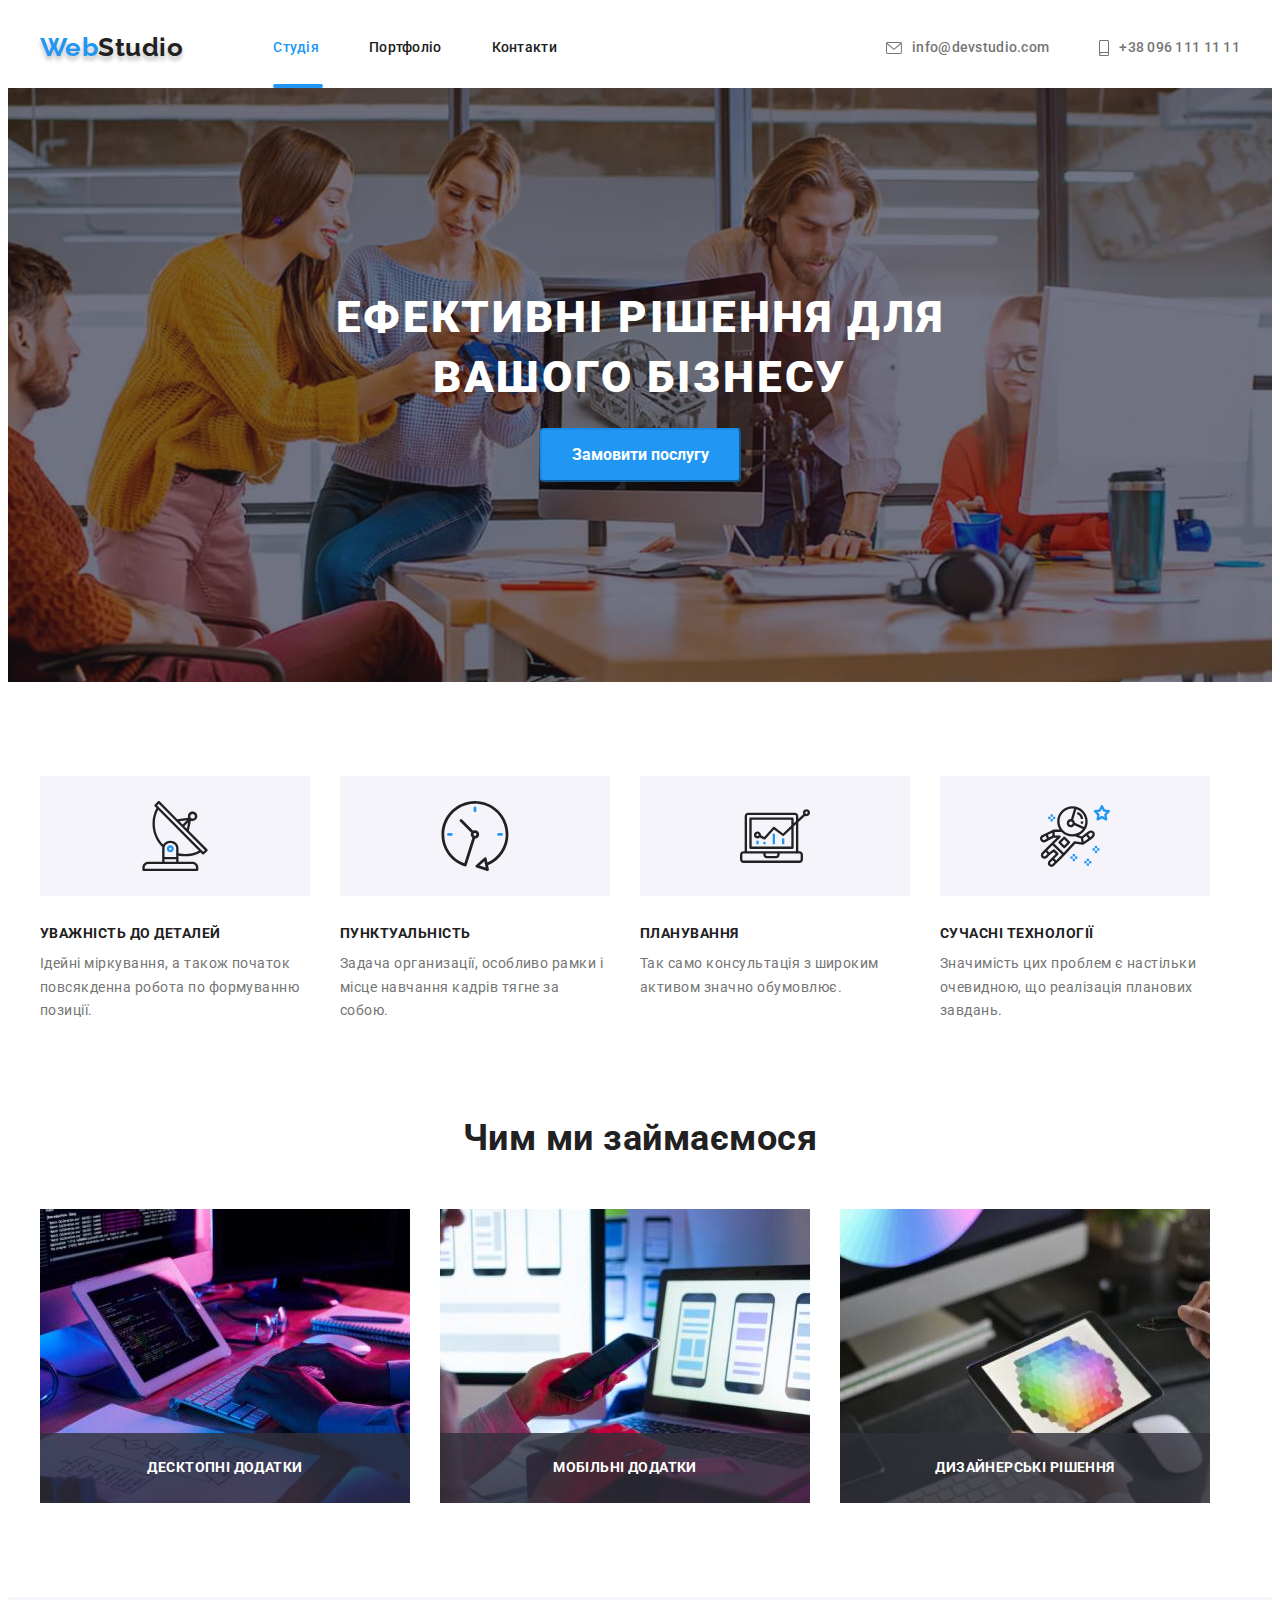
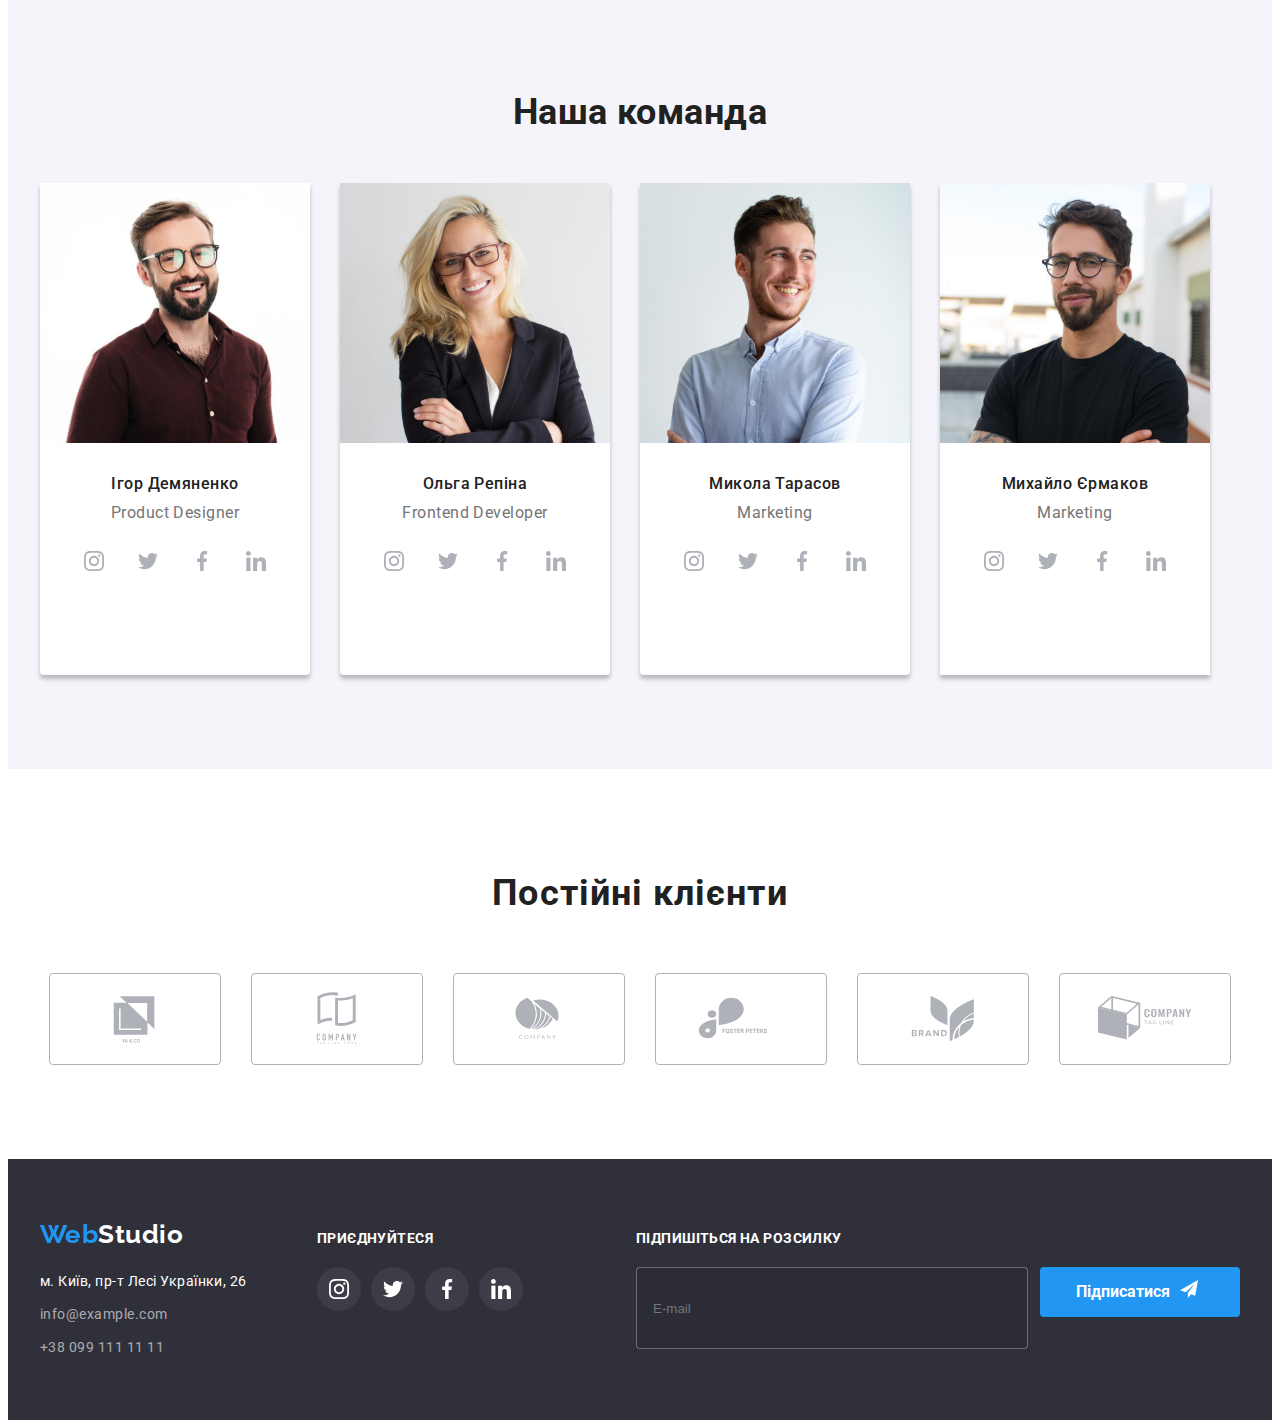
==== index.html @ ed19e34f "some changes" ====
<!DOCTYPE html>
<html lang="uk">

<head>
  <meta charset="UTF-8" />
  <meta http-equiv="X-UA-Compatible" content="IE=edge" />
  <meta name="viewport" content="width=device-width, initial-scale=1.0" />
  <title>Веб-студія</title>
  <link rel="preconnect" href="https://fonts.googleapis.com" />
  <link rel="preconnect" href="https://fonts.gstatic.com" crossorigin />
  <link href="https://fonts.googleapis.com/css2?family=Raleway:wght@700&family=Roboto:wght@400;500;700;900&display=swap"
    rel="stylesheet" />
  <link rel="stylesheet" href="https://cdnjs.cloudflare.com/ajax/libs/modern-normalize/1.1.0/modern-normalize.min.css"
    integrity="sha512-wpPYUAdjBVSE4KJnH1VR1HeZfpl1ub8YT/NKx4PuQ5NmX2tKuGu6U/JRp5y+Y8XG2tV+wKQpNHVUX03MfMFn9Q=="
    crossorigin="anonymous" referrerpolicy="no-referrer" />
  <link rel="stylesheet" href="./css/reset.css">
  <link rel="stylesheet" href="./css/styles.css" />
  <link rel="stylesheet" href="./css/modal.css" />
</head>

<body class="page">

  <header class="header">
    <div class="container header-container">
      <a class="logo logo__header link" href="./index.html" lang="en">Web<span
          class="logo__header__deco">Studio</span></a>
      <nav class="navigation">
        <ul class="list nav__items">
          <li class="nav__item">
            <a class="nav__link  nav__link_active link" href="./index.html">Студія</a>
          </li>
          <li class="nav__item">
            <a class="nav__link  link" href="./portfolio.html">Портфоліо</a>
          </li>
          <li class="nav__item"><a class="nav__link link" href="#">Контакти</a></li>
        </ul>
      </nav>
      <ul class="nav__contacts list">
        <li class="contact__item nav__contact__item">
          <a class="nav__contact__link link" href="mailto:info@devstudio.com">
            <svg class="nav__contact__svg" width="16" height="12">
              <use class="nav__contact__use" href="./images/icons.svg#icon-envelope">
              </use>
            </svg>info@devstudio.com
          </a>
        </li>
        <li class="contact__item nav__contact__item">

          <a class="nav__contact__link link" href="tel:+380961111111"><svg class="nav__contact__svg" width="10"
              height="16">
              <use class="nav__contact__use" href="./images/icons.svg#icon-smartphone">
              </use>
            </svg>+38 096 111 11 11</a>
        </li>
      </ul>
    </div>
  </header>

  <main class="main">
    <section class="section hero">
      <div class="container hero">
        <h1 class="hero__title">Ефективні рішення для вашого бізнесу</h1>
        <button class="button hero__button" data-modal-open>
          Замовити послугу
        </button>
      </div>
    </section>
    <section class="section qualities">
      <div class="container">
        <h2 hidden class="visually-hidden">Якості</h2>
        <ul class="list qualities__list">
          <li class="qualities__item">
            <div class="qulities__icon__container">
              <svg class="qualities__svg" width="70" height="70">
                <use class="qualities__svg__use" href="./images/icons.svg#icon-antenna"></use>
              </svg>
            </div>
            <h3 class="qualities__title">Уважність до деталей</h3>
            <p class="qualities__descr">
              Ідейні міркування, а також початок повсякденна робота по
              формуванню позиції.
            </p>
          </li>
          <li class="qualities__item">
            <div class="qulities__icon__container">
              <svg class="qualities__svg" width="70" height="70">
                <use class="qualities__svg__use" href="./images/icons.svg#icon-clock"></use>
              </svg>
            </div>
            <h3 class="qualities__title">Пунктуальність</h3>
            <p class="qualities__descr">
              Задача организації, особливо рамки і місце навчання кадрів тягне
              за собою.
            </p>
          </li>
          <li class="qualities__item">
            <div class="qulities__icon__container">
              <svg class="qualities__svg" width="70" height="70">
                <use class="qualities__svg__use" href="./images/icons.svg#icon-diagram"></use>
              </svg>
            </div>
            <h3 class="qualities__title">Планування</h3>
            <p class="qualities__descr">
              Так само консультація з широким активом значно обумовлює.
            </p>
          </li>
          <li class="qualities__item">
            <div class="qulities__icon__container">
              <svg class="qualities__svg" width="70" height="70">
                <use class="qualities__svg__use" href="./images/icons.svg#icon-astronaut"></use>
              </svg>
            </div>
            <h3 class="qualities__title">Сучасні технології</h3>
            <p class="qualities__descr">
              Значимість цих проблем є настільки очевидною, що реалізація
              планових завдань.
            </p>
          </li>
        </ul>
      </div>
    </section>
    <section class="section works">
      <div class="container">
        <h2 class="title works__title">Чим ми займаємося</h2>
        <ul class="work__list list">
          <li class="works__item">
            <div class="works__thumb">
              <img class="works__img" src="images/coding.jpg" alt="Кодування" width="370" />
              <p class="works__desc">Десктопні додатки</p>
            </div>
          </li>
          <li class="works__item">
            <div class="works__thumb"><img class="works__img" src="images/designining.jpg"
                alt="Веб-розробка для телефонов" width="370" />
              <p class="works__desc">Мобільні додатки</p>
            </div>
          </li>
          <li class="works__item">
            <div class="works__thumb"><img class="works__img" src="images/coloring.jpg" alt="Стилізація" width="370" />
              <p class="works__desc">Дизайнерські рішення</p>
            </div>
          </li>
        </ul>
      </div>
    </section>
    <section class="section team">
      <div class="container">
        <h2 class="team__title">Наша команда</h2>
        <ul class="list team__list">
          <li class="team__member">
            <img class="team__image" src="images/man1.jpg" alt="Продакт менеджер" width="270" />
            <div class="team__member__container">
              <h3 class="team__name">Ігор Демяненко</h3>
              <p class="team__job" lang="en">Product Designer</p>
              <ul class="team__member__contacts list">
                <li class="team__member__contact"><a class="team__member__link" href="#"><svg
                      class="team__member__link__svg" width="20" height="20">
                      <use class="team__member__link__use" href="./images/icons.svg#icon-instagram"></use>
                    </svg></a>

                </li>
                <li class="team__member__contact"><a class="team__member__link" href="#"><svg
                      class="team__member__link__svg" width="20" height="20">
                      <use class="team__member__link__use" href="./images/icons.svg#icon-twitter"></use>
                    </svg></a></li>
                <li class="team__member__contact"><a class="team__member__link" href="#"><svg
                      class="team__member__link__svg" width="20" height="20">
                      <use class="team__member__link__use" href="./images/icons.svg#icon-facebook"></use>
                    </svg></a></li>
                <li class="team__member__contact"><a class="team__member__link" href="#"><svg
                      class="team__member__link__svg" width="20" height="20">
                      <use class="team__member__link__use" href="./images/icons.svg#icon-linkedin"></use>
                    </svg></a></li>
              </ul>
            </div>

          </li>
          <li class="team__member">
            <img class="team__image" src="images/girl.jpg" alt="Фронтенд деаелопер" width="270" />
            <div class="team__member__container">
              <h3 class="team__name">Ольга Репіна</h3>
              <p class="team__job" lang="en">Frontend Developer</p>
              <ul class="team__member__contacts list">
                <li class="team__member__contact"><a class="team__member__link" href="#"><svg
                      class="team__member__link__svg" width="20" height="20">
                      <use class="team__member__link__use" href="./images/icons.svg#icon-instagram"></use>
                    </svg></a>

                </li>
                <li class="team__member__contact"><a class="team__member__link" href="#"><svg
                      class="team__member__link__svg" width="20" height="20">
                      <use class="team__member__link__use" href="./images/icons.svg#icon-twitter"></use>
                    </svg></a></li>
                <li class="team__member__contact"><a class="team__member__link" href="#"><svg
                      class="team__member__link__svg" width="20" height="20">
                      <use class="team__member__link__use" href="./images/icons.svg#icon-facebook"></use>
                    </svg></a></li>
                <li class="team__member__contact"><a class="team__member__link" href="#"><svg
                      class="team__member__link__svg" width="20" height="20">
                      <use class="team__member__link__use" href="./images/icons.svg#icon-linkedin"></use>
                    </svg></a></li>
              </ul>
            </div>
          </li>
          <li class="team__member">
            <img class="team__image" src="images/man2.jpg" alt="Маркетолог" width="270" />
            <div class="team__member__container">
              <h3 class="team__name">Микола Тарасов</h3>
              <p class="team__job" lang="en">Marketing</p>
              <ul class="team__member__contacts list">
                <li class="team__member__contact">
                  <a class="team__member__link" href="#"><svg class="team__member__link__svg" width="20" height="20">
                      <use class="team__member__link__use" href="./images/icons.svg#icon-instagram"></use>
                    </svg></a>

                </li>
                <li class="team__member__contact">
                  <a class="team__member__link" href="#">
                    <svg class="team__member__link__svg" width="20" height="20">
                      <use class="team__member__link__use" href="./images/icons.svg#icon-twitter"></use>
                    </svg></a>
                </li>
                <li class="team__member__contact"><a class="team__member__link" href="#"><svg
                      class="team__member__link__svg" width="20" height="20">
                      <use class="team__member__link__use" href="./images/icons.svg#icon-facebook"></use>
                    </svg></a></li>
                <li class="team__member__contact"><a class="team__member__link" href="#"><svg
                      class="team__member__link__svg" width="20" height="20">
                      <use class="team__member__link__use" href="./images/icons.svg#icon-linkedin"></use>
                    </svg></a></li>
              </ul>
            </div>
          </li>
          <li class="team__member">
            <img class="team__image" src="images/man3.jpg" alt="Дизайнер інтерфейсів" width="270" />
            <div class="team__member__container">
              <h3 class="team__name">Михайло Єрмаков</h3>
              <p class="team__job" lang="en">Marketing</p>
              <ul class="team__member__contacts list">
                <li class="team__member__contact"><a class="team__member__link" href="#"><svg
                      class="team__member__link__svg" width="20" height="20">
                      <use class="team__member__link__use" href="./images/icons.svg#icon-instagram"></use>
                    </svg></a>

                </li>
                <li class="team__member__contact"><a class="team__member__link" href="#"><svg
                      class="team__member__link__svg" width="20" height="20">
                      <use class="team__member__link__use" href="./images/icons.svg#icon-twitter"></use>
                    </svg></a></li>
                <li class="team__member__contact"><a class="team__member__link" href="#"><svg
                      class="team__member__link__svg" width="20" height="20">
                      <use class="team__member__link__use" href="./images/icons.svg#icon-facebook"></use>
                    </svg></a></li>
                <li class="team__member__contact"><a class="team__member__link" href="#"><svg
                      class="team__member__link__svg" width="20" height="20">
                      <use class="team__member__link__use" href="./images/icons.svg#icon-linkedin"></use>
                    </svg></a></li>
              </ul>
            </div>
          </li>
        </ul>
      </div>
    </section>
    <section class="section clients">
      <div class="container">
        <h2 class="clients__title">Постійні клієнти</h2>
        <ul class="partners__list list">
          <li class="clients__item">
            <a href="" class="client__link link__social">
              <svg class="client__icon" width="106" height="60">
                <use class="client__icon__use" href="./images/icons.svg#icon-yaco-logo"></use>
              </svg>
            </a>
          </li>
          <li class="clients__item">
            <a href="" class="client__link link__social">
              <svg class="client__icon" width="106" height="60">
                <use class="client__icon__use" href="./images/icons.svg#icon-tghere-logo"></use>
              </svg>
            </a>
          </li>
          <li class="clients__item">
            <a href="" class="client__link link__social">
              <svg class="client__icon" width="106" height="60">
                <use class="client__icon__use" href="./images/icons.svg#icon-company-logo"></use>
              </svg>
            </a>
          </li>
          <li class="clients__item">
            <a href="" class="client__link link__social">
              <svg class="client__icon" width="106" height="60">
                <use class="client__icon__use" href="./images/icons.svg#icon-fosters-logo"></use>
              </svg>
            </a>
          </li>
          <li class="clients__item">
            <a href="" class="client__link link__social">
              <svg class="client__icon" width="106" height="60">
                <use class="client__icon__use" href="./images/icons.svg#icon-brand-logo"></use>
              </svg>
            </a>
          </li>
          <li class="clients__item">
            <a href="" class="client__link link__social">
              <svg class="client__icon" width="106" height="60">
                <use class="client__icon__use" href="./images/icons.svg#icon-tagline-logo"></use>
              </svg>
            </a>
          </li>
        </ul>
      </div>
    </section>
  </main>
  <footer class="footer">
    <div class="container">
      <div class="footer__div">
        <div class="footer-logo-address"><a class="logo__footer logo link" href="./index.html" lang="en">Web<span
              class="logo__footer_deco">Studio</span></a>
          <address>
            <ul class="contacts list footer__contact list">
              <li class="footer__contact">
                <p class="footer__address">
                  м. Київ, пр-т Лесі Українки, 26
                </p>
              </li>
              <li class="footer__contact">
                <a class="footer__link link" href="mailto:info@example.com">info@example.com</a>
              </li>
              <li class="footer__contact">
                <a class="footer__link link" href="tel:+380991111111">+38 099 111 11 11</a>
              </li>
            </ul>
          </address>
        </div>
        <div class="join__container">
          <strong class="join__title">ПРИЄДНУЙТЕСЯ</strong>
          <ul class="join__links list">
            <li class="join__item">
              <a href="" class="join__link link__social ">
                <svg width="20" height="20" class="join__icon">
                  <use href="./images/icons.svg#icon-instagram"></use>
                </svg>
              </a>
            </li>
            <li class="join__item">
              <a href="" class="join__link link__social ">
                <svg width="20" height="20" class="join__icon">
                  <use href="./images/icons.svg#icon-twitter"></use>
                </svg>
              </a>
            </li>
            <li class="join__item">
              <a href="" class="join__link link__social ">
                <svg width="20" height="20" class="join__icon">
                  <use href="./images/icons.svg#icon-facebook"></use>
                </svg>
              </a>
            </li>
            <li class="join__item">
              <a href="" class="join__link link__social ">
                <svg width="20" height="20" class="join__icon">
                  <use href="./images/icons.svg#icon-linkedin"></use>
                </svg>
              </a>
            </li>
          </ul>
        </div>
        <div class="subscription">
          <form class="subscribe__form">
            <strong class="subscribe__title">Підпишіться на розсилку</strong>
            <label class="subscribe__label">
              <input class="subscribe__input" type="email" placeholder="E-mail">
              <button type="submit" class="subscribe__button button">Підписатися
                <svg height="24" width="24" class="button__subscribe__icon">
                  <use href="./images/icons.svg#send-icon"></use>
                </svg>
              </button>
            </label>
          </form>
        </div>

      </div>
    </div>
  </footer>

  <div class=" backdrop is-hidden" data-modal>
    <div class="modal__window">
      <button class="modal__close" data-modal-close>
        <svg class="close__button" width="11" height="11">
          <use class="close__button__use" href="./images/icons.svg#button-close"></use>
        </svg>
      </button>

      <form class="form">
        <p class="modal__title">Залишіть свої дані, ми вам передзвонимо</p>
        <div class="form__item">
          <label class="form__label">Ім'я
            <div class="form__contact">
              <input type="text" class="form__input form__name">
              <svg class="form__icon" width="12" height="12">
                <use href="./images/icons.svg#form-name"></use>
              </svg>
            </div>
          </label>
        </div>
        <div class="form__item"><label class="form__label">Телефон<div class="form__contact">
              <input type="tel" class="form__input form__tel">
              <svg class="form__icon" width="13" height="13">
                <use href="./images/icons.svg#form-tel"></use>
              </svg>
            </div>
          </label>
        </div>
        <div class="form__item">
          <label class="form__label"> Пошта
            <div class="form__contact">
              <input type="email" class="form__input form__mail">
              <svg class="form__icon" width="15" height="12">
                <use href="./images/icons.svg#form-mail"></use>
              </svg>
            </div>
          </label>
        </div>
        <div class="form__item">
          <label for="form__comment" class="form__label">Коментар</label>
          <textarea name="form__comment__area" class="form__comment__area" rows="5" id="form__comment"
            placeholder="Введіть текст"></textarea>
        </div>
        <div class="form__checkbox">
          <input class="form__checkbox__input visually-hidden" type="checkbox" name="sign" id="sign" value="accepted">
          <label class="form__checkbox__label" for="sign">Погоджуюся з розсилкою та
            приймаю <a class="agreement-link" href="">Умови
              договору</a></label>
        </div>
        <button class="button form__button" type="submit">Відправити</button>
      </form>

    </div>
  </div>



  <script src="./js/modal.js"></script>

</body>

</html>
---- css/styles.css ----
/* Colors 
Main text color #212121
Secondary text color #757575
Background color #FFFFFF
Active color #2196F3
Hero color #2F303A
OurTeam color #F5F4FA
*/
:root {
  --background-color: #ffffff;
  --maintext-color: #212121;
  --additionaltext-color: #757575;
  --active-color: #2196f3;
  --focused-button: #188ce8;
  --footer-color: #2f303a;
  --footer-contacts-color: #ffffff99;
  --teams-background-color: #F5F4FA;
}

body {
  color: var(--maintext-color);
  font-family: "Roboto", sans-serif;
  background-color: var(--background-color);
  letter-spacing: 0.03em;
}

img {
  display: block;
  max-width: 100%;
  height: auto;
}

.visually-hidden {
  position: absolute;
  white-space: nowrap;
  width: 1px;
  height: 1px;
  overflow: hidden;
  border: 0;
  padding: 0;
  clip: rect(0 0 0 0);
  clip-path: inset(50%);
  margin: -1px;
}

.container {
  width: 1200px;
  margin-left: auto;
  margin-right: auto;
  padding-left: 15px;
  padding-right: 15px;
}

.section {
  padding-top: 94px;
  padding-bottom: 94px;
}

.link {
  display: block;
  text-decoration: none;
}

.link__social {
  display: flex;
  align-items: center;
  justify-content: center;
}

.list {
  list-style: none;
}

/*--------------------- Buttons---------------------- */
.button {
  color: var(--background-color);
  font-family: "Roboto", sans-serif;
  background-color: var(--active-color);
  cursor: pointer;
  font-size: 16px;
  line-height: 1.88;
  font-weight: 700;
  transition: color 250ms cubic-bezier(0.4, 0, 0.2, 1), text-shadow 250ms cubic-bezier(0.4, 0, 0.2, 1), background-color 250ms cubic-bezier(0.4, 0, 0.2, 1);
}

.button__inactive {
  background-color: #f5f4fa;
  color: var(--maintext-color);
}

.button__inactive:hover,
.button__inactive:focus {
  color: var(--background-color);
  background-color: var(--active-color);
}


.header-container {
  display: flex;
  align-items: center;

}

/* Logo */
.logo {
  color: var(--active-color);
  font-family: "Raleway";
  font-weight: 700;
  font-size: 26px;
  line-height: 1.19;
}

.logo__header {
  margin-right: 90px;
  text-shadow: 0px 4px 4px #00000040;
  padding-top: 24px;
  padding-bottom: 25px;
}

.logo__header__deco {
  color: var(--maintext-color);
}

.logo__footer {
  line-height: 1.19;
}

.logo__footer_deco {
  color: var(--background-color);
}

/* Navigation */

.nav__items {
  display: flex;
}

.nav__items:last-child {
  margin-right: 0;
}

.nav__item {
  font-weight: 500;
  font-size: 14px;
  line-height: 1.14;
  letter-spacing: 0.02em;
}

.nav__item:not(:last-child) {
  margin-right: 50px;
}

.nav__link {
  color: var(--maintext-color);
  padding-top: 32px;
  padding-bottom: 32px;

  transition: color 250ms cubic-bezier(0.4, 0, 0.2, 1), text-shadow 250ms cubic-bezier(0.4, 0, 0.2, 1);
}

.nav__link:focus,
.nav__link:hover {
  color: var(--active-color);
  filter: drop-shadow(0px 4px 4px #00000040);
}

.nav__link_active {
  position: relative;
  color: var(--active-color);
}

.nav__link_active::after {
  position: absolute;

  display: block;
  content: '';
  bottom: 0px;
  width: 100%;

  background-color: var(--active-color);
  border: 2px solid var(--active-color);
  border-radius: 2px;
}

.nav__contacts {
  display: flex;
  align-items: center;
  margin-left: auto;

  font-weight: 500;
  font-size: 14px;
  line-height: 1.14;
  letter-spacing: 0.02em;
}

.nav__contact__item {
  display: flex;
  align-items: center;
}

.nav__contact__item:not(:last-child) {
  margin-right: 50px;
}

.nav__contact__link {
  display: flex;
  align-items: center;
  justify-content: center;
  padding-top: 32px;
  padding-bottom: 32px;

  color: var(--additionaltext-color);

  transition: color 250ms cubic-bezier(0.4, 0, 0.2, 1), text-shadow 250ms cubic-bezier(0.4, 0, 0.2, 1);
}

.nav__contact__svg {
  margin-right: 10px;
  fill: var(--additionaltext-color);

  transition: fill 250ms cubic-bezier(0.4, 0, 0.2, 1)
}

.nav__contact__link:focus,
.nav__contact__link:hover {
  color: var(--active-color);
}

.nav__contact__link:focus .nav__contact__svg,
.nav__contact__link:hover .nav__contact__svg {
  fill: var(--active-color);
}

.contacts__place {
  color: var(--background-color);
  line-height: 1.71;
}

/* Footer */
.footer {
  background-color: var(--footer-color);
  padding-top: 60px;
  padding-bottom: 60px;
}

.footer__div {
  display: flex;
  align-items: baseline;
}

.footer__container {
  display: flex;
  flex-direction: column;
}

.footer-logo-address {}

.logo__footer {
  display: block;
  margin-bottom: 20px;
}

.footer__address {
  color: var(--background-color);
  font-weight: 400;
  font-size: 14px;
  line-height: 1.71;
  font-style: normal;
}

.footer__link {
  color: var(--footer-contacts-color);
  font-weight: 400;
  font-size: 14px;
  line-height: 1.71;
  font-style: normal;

  transition: color 250ms cubic-bezier(0.4, 0, 0.2, 1), text-shadow 250ms cubic-bezier(0.4, 0, 0.2, 1);
}

.footer__link:focus,
.footer__link:hover {
  color: var(--active-color);
  text-shadow: 0px 4px 4px #00000040;
}


.footer__contact:not(:last-child) {
  margin-bottom: 9px;
}

/* ------------------------JOIN----------------------------- */

.join__title {
  font-size: 14px;
  line-height: 1.14;
  letter-spacing: 0.03em;
  text-transform: uppercase;
  color: var(--background-color);
}

.join__links {
  margin-top: 20px;
  display: flex;
  align-items: center;
  justify-content: center;
}


.join__container {
  margin-left: 70px;
}

.join__item {
  display: block;
  height: 44px;
  width: 44px;
  margin-left: 10px;
}

.join__item:first-child {
  margin-left: 0;
}

.join__link {
  background-color: #ffffff10;
  border-radius: 50%;
  width: 44px;
  height: 44px;

  transition: background-color 250ms cubic-bezier(0.4, 0, 0.2, 1), text-shadow 250ms cubic-bezier(0.4, 0, 0.2, 1);
}

.join__link:hover,
.join__link:focus {
  background-color: var(--active-color);
}

.join__icon {
  fill: var(--background-color);
}


/*------------------- SUBSCRIPTION------------------- */
.subscription {
  display: flex;
  flex-wrap: wrap;
  margin-left: auto;
}

.subscribe__form {
  flex-grow: 1;
}

.subscribe__label {
  display: flex;
}

.subscribe__title {
  display: block;
  margin-bottom: 20px;

  font-weight: 700;
  font-size: 14px;
  line-height: 1.14;
  letter-spacing: 0.03em;
  text-transform: uppercase;
  color: var(--background-color);
}

.subscribe__input {
  width: 358px;
  height: 50px;
  margin-right: 12px;
  padding: 15px 16px;
  border: 1px solid #FFFFFF4D;
  border-radius: 4px;
  background-color: #00000015;
  color: var(--background-color);
}

.subscribe__button {
  display: flex;
  align-items: center;
  justify-content: center;
  padding: 10px 28px;
  fill: var(--background-color);
  border-radius: 4px;
  border-color: transparent;
  outline: transparent;
  width: 200px;
  height: 50px;
  transition: background-color 250ms cubic-bezier(0.4, 0, 0.2, 1);
}

.subscribe__button:focus,
.subscribe__button:hover {
  background-color: var(--focused-button);
}

.button__subscribe__icon {
  fill: var(--background-color);
  margin-left: 10px;
  padding: 3px 0px;
}

/* Hero */
.hero {
  background-color: #2f303a;
}

.section.hero {
  background-image: linear-gradient(#2f303a40, #2f303a40), url('../images/hero-bg.jpg');
  background-repeat: no-repeat;
  background-position: center;
  background-size: cover;
  margin: 0 auto;
  max-width: 1600px;
  padding: 200px 0;
}

.container.hero {
  background-color: transparent;
}

.hero__title {
  margin-left: auto;
  margin-right: auto;

  width: 700px;
  color: var(--background-color);
  font-weight: 900;
  font-size: 44px;
  line-height: 1.36;
  text-align: center;
  letter-spacing: 0.06em;
  text-transform: uppercase;
  margin-bottom: 20px;
}

.hero__button {
  display: block;
  margin-left: auto;
  margin-right: auto;
  padding: 10px 30px;
  line-height: 1.875;

  min-width: 200px;
  min-height: 50px;
  border-radius: 4px;
  border-width: 2px;
  border-color: var(--focused-button);
  box-shadow: 0px 4px 4px 0px #00000026;

  transition: background-color 250ms cubic-bezier(0.4, 0, 0.2, 1);
}

.hero__button:focus,
.hero__button:hover {
  background-color: var(--focused-button);
}

/* QUALITIES */
.qualities__title {
  font-weight: 700;
  font-size: 14px;
  line-height: 1.14;
  text-transform: uppercase;
}

.qualities__list {
  display: flex;
}

.qualities__item {
  width: 270px;
}

.qualities__item:not(:last-child) {
  margin-right: 30px;
}

.qulities__icon__container {
  margin-bottom: 30px;
  display: flex;
  align-items: center;
  justify-content: center;
  min-width: 270px;
  height: 120px;
  background-color: var(--teams-background-color);
}

.qualities__title {
  margin-bottom: 10px;
}

.qualities__descr {
  color: var(--additionaltext-color);
  font-weight: 400;
  font-size: 14px;
  line-height: 1.71;
}

.works {
  padding-top: 0;
}

.works__title {
  font-weight: 700;
  font-size: 36px;
  line-height: 1.167;
  text-align: center;
  margin-bottom: 50px;
}

.work__list {
  display: flex;
}

.works__item:not(:last-child) {
  width: 370px;
  margin-right: 30px;
}

.works__thumb {
  position: relative;

  display: flex;
  justify-content: center;
  text-align: center;

}

.works__desc {
  position: absolute;
  bottom: 0;

  display: flex;
  justify-content: center;
  align-items: center;
  background-color: #2F303ACC;
  width: 370px;
  height: 70px;
  font-weight: 700;
  font-size: 14px;
  line-height: 1.14;
  letter-spacing: 0.03em;
  text-transform: uppercase;
  color: #FFFFFF;
}


/* -----------------------TEAM--------------------------- */
.team {
  background-color: var(--teams-background-color);
}

.team__member {
  background-color: var(--background-color);
  box-shadow: 0px 4px 4px 0px #00000040;

}

.team__title {
  font-weight: 700;
  font-size: 36px;
  line-height: 1.167;
  text-align: center;
  margin-bottom: 50px;
}

.team__member:not(:last-child) {
  margin-right: 30px;
  border-bottom-right-radius: 4px;
  border-bottom-left-radius: 4px;

}

.team__list {
  display: flex;
}

.team__member__container {
  min-height: 168px;
  padding-top: 32px;
  padding-bottom: 32px;
  padding-left: 32px;
  padding-right: 32px;
}


.team__name {
  font-weight: 500;
  font-size: 16px;
  text-align: center;
  line-height: 1.185;
  margin-bottom: 10px;
}

.team__job {
  color: var(--additionaltext-color);
  font-weight: 400;
  font-size: 16px;
  text-align: center;
  line-height: 1.185;
  margin-bottom: 16px;
}

.team__image {
  display: block;
}

.team__member__link {
  width: 44px;
  height: 44px;
  display: flex;
  align-items: center;
  justify-content: center;
  border-radius: 50%;

  transition: background-color 250ms cubic-bezier(0.4, 0, 0.2, 1);
}

.team__member__link__svg {

  fill: #AFB1B8;
  transition: fill 250ms cubic-bezier(0.4, 0, 0.2, 1)
}

.team__member__contact:hover .team__member__link__svg,
.team__member__contact:focus .team__member__link__svg {
  fill: var(--background-color);
}

.team__member__link:hover,
.team__member__link:focus {
  background-color: var(--active-color);

}

.team__member__link:hover .team__member__link__svg,
.team__member__link:focus .team__member__link__svg {
  fill: var(--background-color);
}

.team__member__contacts {
  display: flex;
  align-items: center;
  justify-content: center;

}

.team__member__contact {
  border-radius: 50%;
  margin-left: 10px;

  transition: color 250ms cubic-bezier(0.4, 0, 0.2, 1), box-shadow 250ms cubic-bezier(0.4, 0, 0.2, 1), background-color 250ms cubic-bezier(0.4, 0, 0.2, 1);
}

.team__member__contact:first-child {
  margin-left: 0px;
}

/* ---------------------------------CLIENTS------------------------ */

.clients__title {
  font-size: 36px;
  line-height: 1.667;
  text-align: center;
  letter-spacing: 0.03em;
  color: var(--maintext-color);
  margin-bottom: 50px;
}

.partners__list {
  display: flex;
  justify-content: center;
  align-items: center;
}

.clients__item {
  display: flex;
  align-items: center;
  justify-content: center;
  margin-left: 30px;
}



.clients__item:first-child {
  margin-left: 0;
}

.client__icon {
  fill: #AFB1B8;

  transition: fill 250ms cubic-bezier(0.4, 0, 0.2, 1);
}

.client__link {
  width: 170px;
  height: 90px;
  border: 1px solid #AFB1B8;
  border-radius: 4px;
  outline: transparent;

  color: var(--active-color);

  transition: border-color 250ms cubic-bezier(0.4, 0, 0.2, 1);
}

.client__link:hover .client__icon,
.client__link:focus .client__icon {
  fill: var(--active-color);
}

.client__link:hover,
.client__link:focus {
  fill: inherit;
  border-color: var(--active-color);
}

/* -----------------------CARDS------------------------------ */
.cards__page {
  border-top: #ECECEC 1px solid;
}

.cards__button {
  font-weight: 500;
  font-size: 16px;
  line-height: 1.62;
  text-align: center;
}

.portfolio__buttons {
  display: flex;
  justify-content: center;
  align-items: center;
  margin-bottom: 50px;
}

.portfolio__buttons:not(:last-child) {
  margin-right: 8px;
}

.portfolio-button__item:not(:last-child) {
  margin-right: 8px;
}

.portfolio__button {
  border-radius: 4px;
  border-color: transparent;
  min-height: 38px;
  min-width: 72px;
  padding: 6px 22px;

  transition: color 250ms cubic-bezier(0.4, 0, 0.2, 1), text-shadow 250ms cubic-bezier(0.4, 0, 0.2, 1), background-color 250ms cubic-bezier(0.4, 0, 0.2, 1);
}

.portfolio__button:not(:last-child) {
  margin-right: 8px;
}

.portfolio__button:focus,
.portfolio__button:hover {
  box-shadow: 0px 4px 4px 0px #00000040;
}

.cards {
  display: flex;
  flex-wrap: wrap;

}

.card {
  background-color: var(--background-color);
  margin-bottom: 30px;
}

.card:nth-last-child(-n + 3) {
  margin-bottom: 0;
}

.card__link {
  transition: box-shadow 250ms cubic-bezier(0.4, 0, 0.2, 1);
}

.card__link:hover,
.card__link:focus {
  box-shadow: 0px 4px 4px 0px #00000040;
}

.card:not(:nth-child(3n)) {
  margin-right: 30px;
}

.card__container {
  padding: 20px 24px;
  border: #EEEEEE 1px solid;
}

.card__thumb {
  position: relative;
  overflow: hidden;
}

.card__overlay {
  position: absolute;
  top: 0;
  left: 0;
  display: flex;
  justify-content: center;
  align-items: center;
  padding: 63px 24px;
  width: 100%;
  height: 100%;
  background-color: #2196F3E5;
  font-weight: 400;
  font-size: 18px;
  line-height: 1.56;
  letter-spacing: 0.03em;
  color: #FFFFFF;

  transform: translateY(101%);
  transition: transform 250ms cubic-bezier(0.4, 0, 0.2, 1);
}

.card__link:hover .card__overlay,
.card__link:focus .card__overlay {
  transform: translateY(0%);
}

.card__img {
  background-color: var(--background-color);
}

.card__title {
  color: var(--maintext-color);
  font-weight: 700;
  font-size: 18px;
  line-height: 2;
  letter-spacing: 0.06em;
}

.card__descr {
  color: var(--additionaltext-color);
  font-weight: 400;
  font-size: 16px;
  line-height: 1.88;
}
---- css/modal.css ----
.backdrop {
    position: fixed;
    top: 0;
    left: 0;
    width: 100%;
    height: 100%;
    background-color: #00000033;
    opacity: 1;

    transition: opacity 500ms cubic-bezier(0.4, 0, 0.2, 1);
}

.backdrop.is-hidden {
    opacity: 0;
    pointer-events: none;
    visibility: hidden;
}

.backdrop.is-hidden .modal__window {
    transform: translate(-50%, -50%) scale(1.5);
}

.modal__window {
    transition: transform 500ms cubic-bezier(0.4, 0, 0.2, 1);
    position: absolute;
    top: 50%;
    left: 50%;
    transform: translate(-50%, -50%) scale(1);

    height: 581px;
    width: 528px;
    background-color: #fff;
}

.modal__close {
    position: absolute;
    display: flex;
    align-items: center;
    justify-content: center;
    top: 8px;
    right: 8px;
    width: 30px;
    height: 30px;
    border-radius: 50%;
    border-color: #0000001A;
    background-color: #ffffff;


}

.close__button {
    fill: #000000;
    transition: fill 250ms cubic-bezier(0.4, 0, 0.2, 1);
}


.modal__close:hover .close__button {
    fill: #2196F3;
}


.modal__title {
    font-style: normal;
    font-weight: 700;
    font-size: 20px;
    line-height: 1.15;
    text-align: center;
    letter-spacing: 0.03em;

    color: #212121;
}

.form {
    padding: 40px;
}

.form__item {
    display: flex;
    flex-direction: column;
    /* width: 448px;
    height: 58px; */

}

.form__item:not(:first-child) {
    margin-top: 10px;
}

.form__item:first-of-type {
    margin-top: 12px;
}

.form__contact {
    position: relative;
}

.form__label {
    font-size: 12px;
    line-height: 1.67;
    letter-spacing: 0.01em;
    color: #757575;
}

.form__input {
    display: block;
    border: 1px solid rgba(33, 33, 33, 0.2);
    border-radius: 4px;
    width: 448px;
    height: 40px;
    padding-left: 40px;

    transition: border-color 250ms cubic-bezier(0.4, 0, 0.2, 1);
}

.form__input:focus-within {
    border-color: #188ce8;
}

.form__input:focus,
.form__icon:hover {
    outline: transparent;
}

.form__icon {
    position: absolute;
    margin-left: 12px;
    /* top: 11px; */
    top: 50%;
    transform: translateY(-50%);
    fill: #212121;
    transition: fill 250ms cubic-bezier(0.4, 0, 0.2, 1);
}

.form__icon:focus,
.form__icon:hover {
    outline: 1px solid #188ce8;
}


.form__contact:focus-within .form__icon {
    fill: #188ce8;
}

.form__comment__area {
    padding: 16px 12px;
    height: 120px;
    border: 1px solid rgba(33, 33, 33, 0.2);
    border-radius: 4px;
    resize: none;
    transition: border-color 250ms cubic-bezier(0.4, 0, 0.2, 1);
}

.form__comment__area:focus-within {
    border-color: #188ce8;
}

.form__comment__area:focus,
.form__comment__area:hover {
    outline: transparent;
}

.form__checkbox {
    position: relative;

    display: flex;
    justify-content: center;
    align-items: center;
    margin-top: 20px;
    text-align: center;
}

.form__checkbox__input {
    font-size: 14px;
    line-height: 1.71;
    letter-spacing: 0.03em;
    color: #757575;
    outline: none;
}

.form__checkbox__label {
    position: relative;
    margin-left: 8px;
    font-weight: 400;
    font-size: 14px;
    line-height: 1.46;
    letter-spacing: 00.03em;
}

.form__checkbox__label::before {
    position: absolute;

    display: inline-block;
    content: " ";
    background-image: url(" data:image/svg+xml, %3Csvg xmlns='http://www.w3.org/2000/svg' id='check-box' viewBox='0 0 34 32' %3E%3Cpath style='fill:%23ffffff' stroke-linejoin='miter' stroke-linecap='butt' stroke-miterlimit='4' stroke-width='0.64' d='M6.262 15.206l-0.221-0.211-0.221 0.208-3.085 2.925 0.243 0.234 11.408 10.88 0.221-0.211 24.256-23.139-0.243-0.23-3.043-2.902-0.221 0.211-20.97 19.987-8.125-7.75z' %3E%3C/path%3E%3C/svg%3E");
    height: 16px;
    width: 15px;
    border-radius: 30%;
    border: 2px solid #2a2a2a;
    text-align: center;
    margin-right: 8px;
    background-color: transparent;
    outline: transparent;
    fill: transparent;
    transform: translateX(-20px);
    transition: border-color 250ms cubic-bezier(0.4, 0, 0.2, 1), background-color 250ms cubic-bezier(0.4, 0, 0.2, 1), border-color 250ms cubic-bezier(0.4, 0, 0.2, 1);
}

.form__checkbox__label:hover::before,
.form__checkbox__input:focus~.form__checkbox__label::before {
    /* border-color: transparent; */
    outline: 2px green solid;
}

.form__checkbox__input:checked~.form__checkbox__label::before {
    background-color: #188ce8;
    border-color: #188ce8;
}

.form__checkbox__input:focus~.form__checkbox__label::before {}

.agreement-link {
    color: #2196F3;
    text-decoration: underline;
}

.form__button {
    margin: 0 auto;
    width: 200px;
    height: 50px;
}

.form__button {
    display: block;
    margin: 0 auto;
    margin-top: 30px;
    padding: 10px 30px;
    line-height: 1.875;

    min-width: 200px;
    min-height: 50px;
    border-radius: 4px;
    border-width: 2px;
    border-color: #188ce8;
    box-shadow: 0px 4px 4px 0px #00000025;

    transition: background-color 250ms cubic-bezier(0.4, 0, 0.2, 1);
}

.form__button:focus,
.form__button:hover {
    background-color: #188ce8;
}
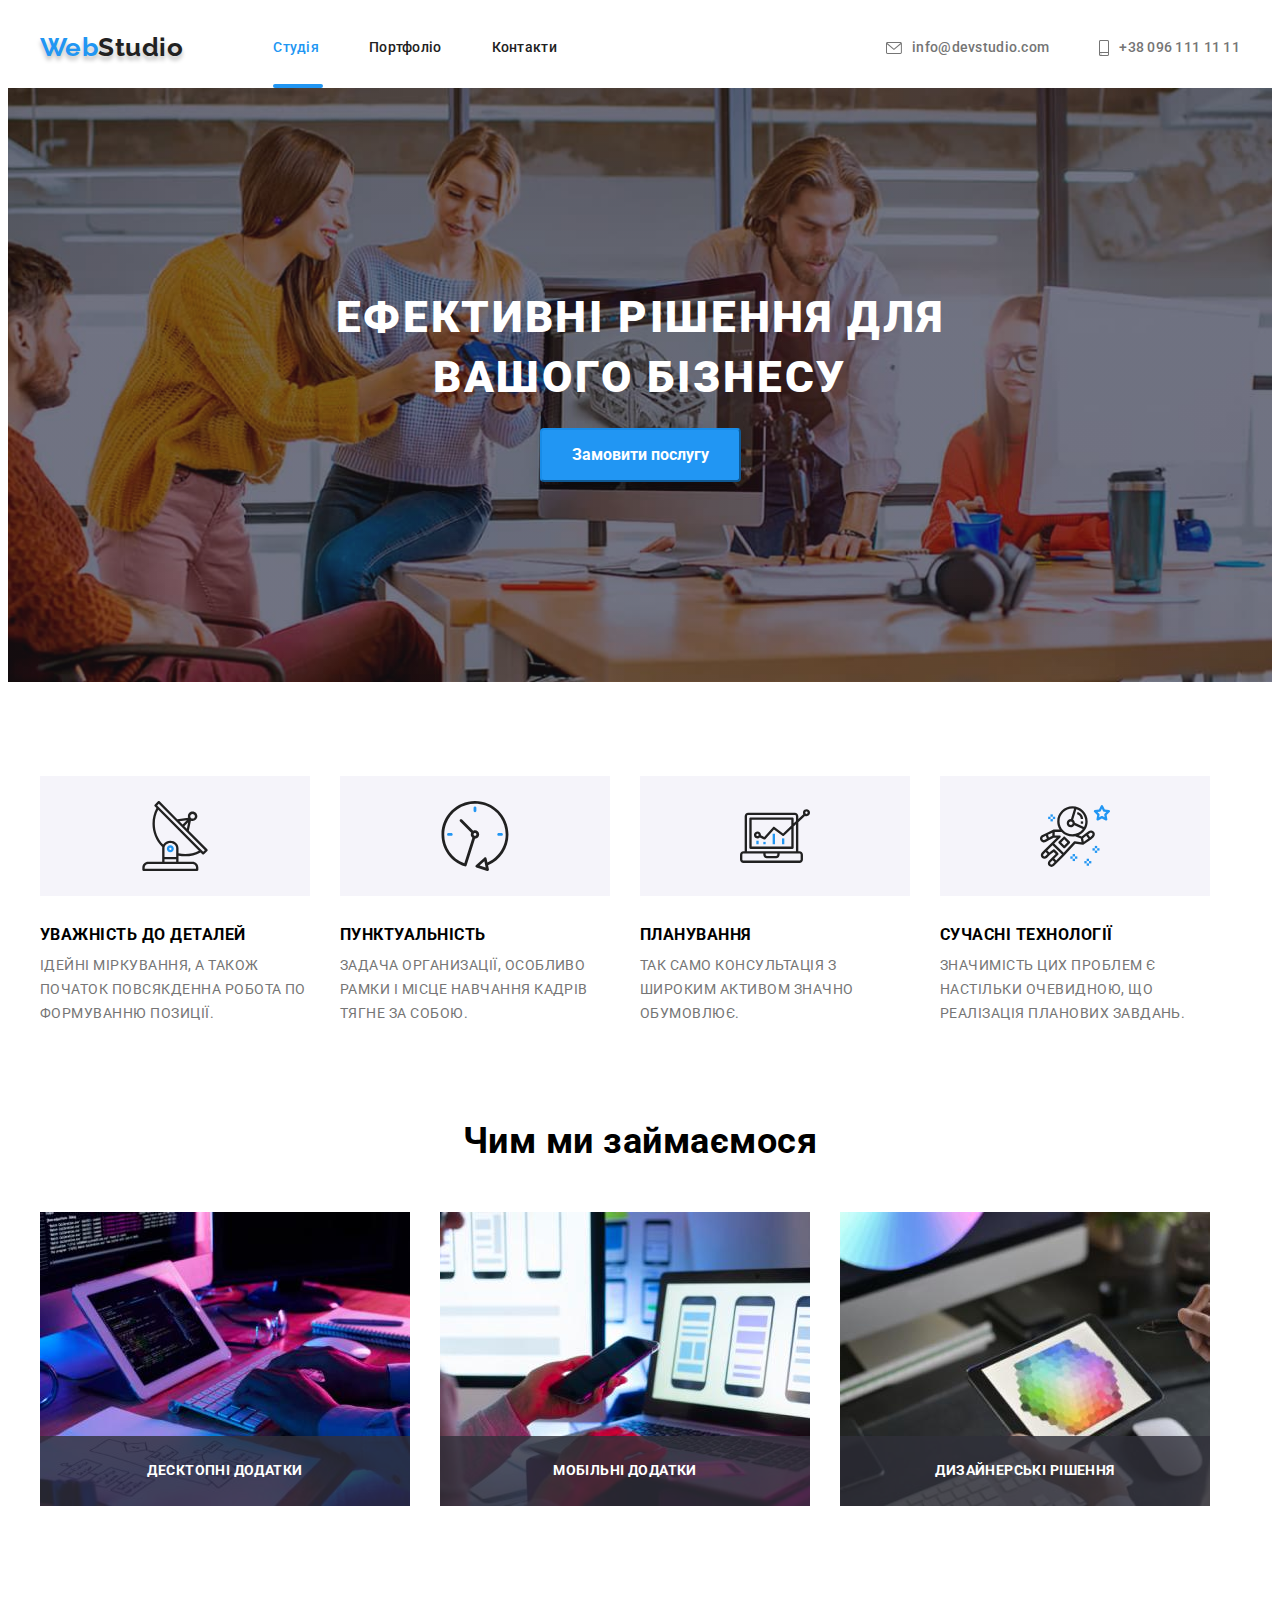
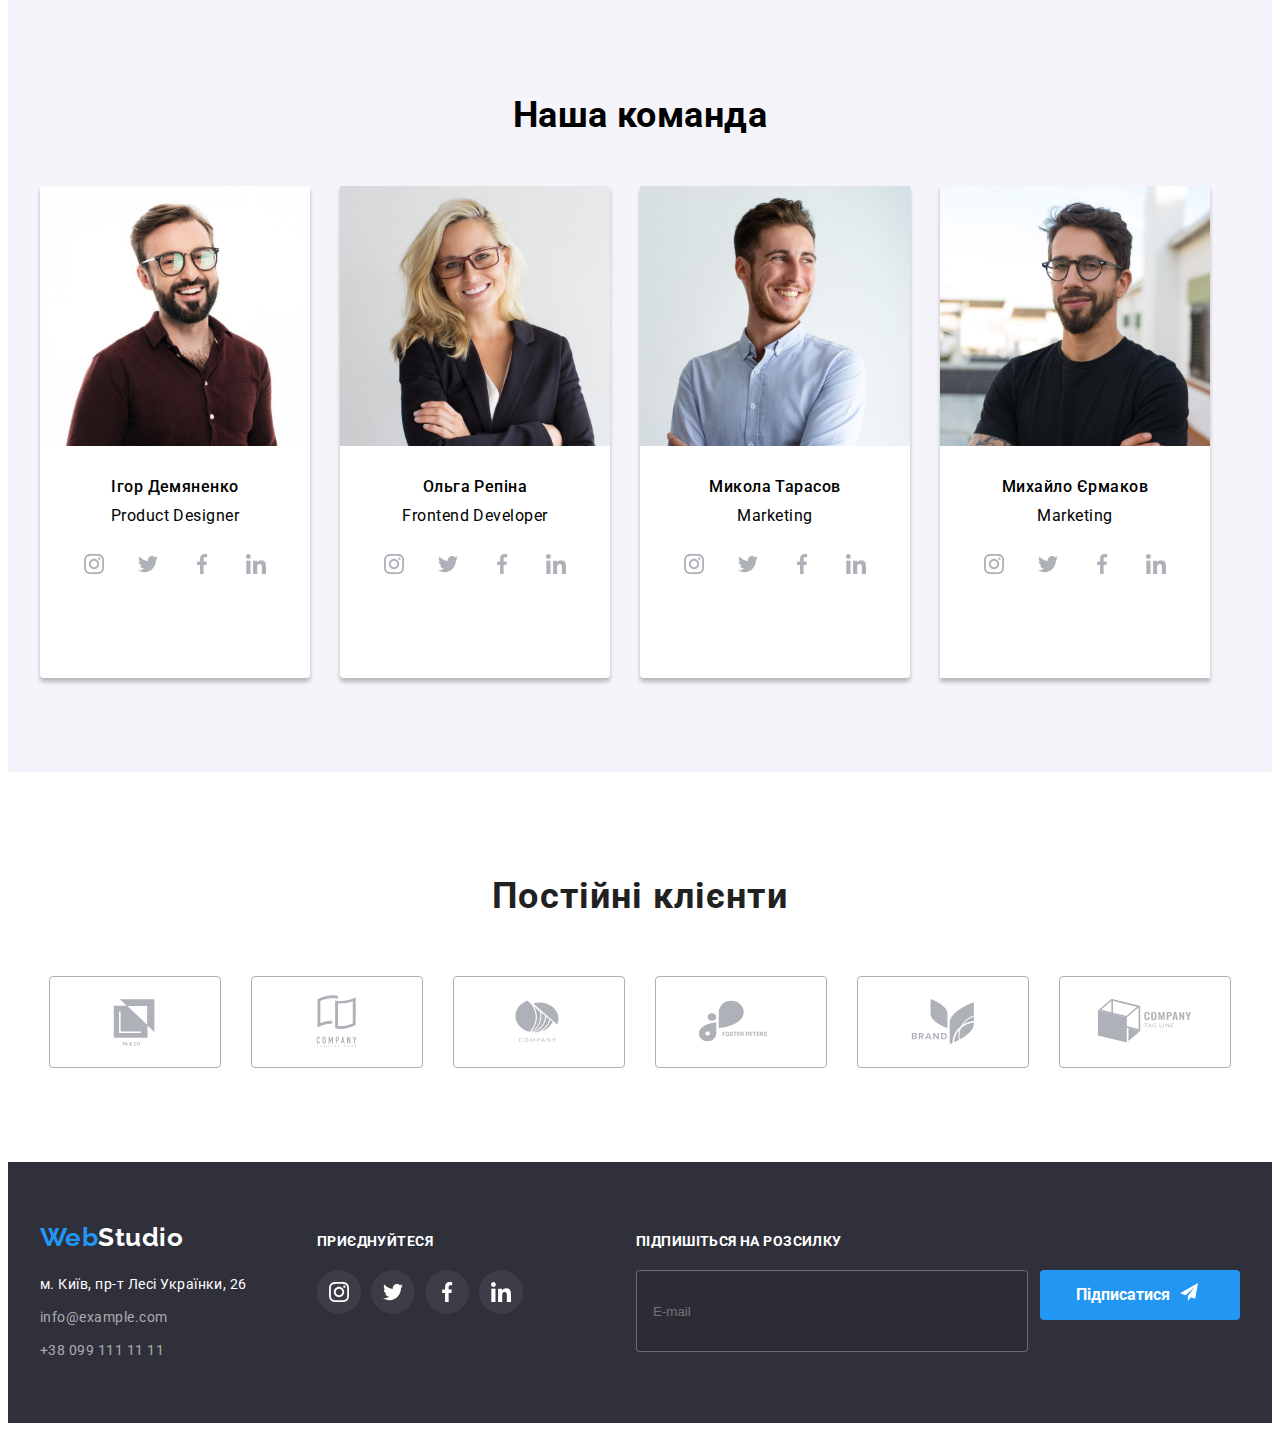
==== commit 6de55b69: "first steps" ====
--- a/index.html
+++ b/index.html
@@ -13,9 +13,8 @@
   <link rel="stylesheet" href="https://cdnjs.cloudflare.com/ajax/libs/modern-normalize/1.1.0/modern-normalize.min.css"
     integrity="sha512-wpPYUAdjBVSE4KJnH1VR1HeZfpl1ub8YT/NKx4PuQ5NmX2tKuGu6U/JRp5y+Y8XG2tV+wKQpNHVUX03MfMFn9Q=="
     crossorigin="anonymous" referrerpolicy="no-referrer" />
-  <link rel="stylesheet" href="./css/reset.css">
-  <link rel="stylesheet" href="./css/styles.css" />
-  <link rel="stylesheet" href="./css/modal.css" />
+  <link rel="stylesheet" href="./css/main.min.css">
+
 </head>
 
 <body class="page">
@@ -23,7 +22,7 @@
   <header class="header">
     <div class="container header-container">
       <a class="logo logo__header link" href="./index.html" lang="en">Web<span
-          class="logo__header__deco">Studio</span></a>
+          class="logo__header_deco">Studio</span></a>
       <nav class="navigation">
         <ul class="list nav__items">
           <li class="nav__item">
@@ -38,17 +37,15 @@
       <ul class="nav__contacts list">
         <li class="contact__item nav__contact__item">
           <a class="nav__contact__link link" href="mailto:info@devstudio.com">
-            <svg class="nav__contact__svg" width="16" height="12">
-              <use class="nav__contact__use" href="./images/icons.svg#icon-envelope">
+            <svg class="nav__svg" width="16" height="12">
+              <use href="./images/icons.svg#icon-envelope">
               </use>
             </svg>info@devstudio.com
           </a>
         </li>
         <li class="contact__item nav__contact__item">
-
-          <a class="nav__contact__link link" href="tel:+380961111111"><svg class="nav__contact__svg" width="10"
-              height="16">
-              <use class="nav__contact__use" href="./images/icons.svg#icon-smartphone">
+          <a class="nav__contact__link link" href="tel:+380961111111"><svg class="nav__svg" width="10" height="16">
+              <use href="./images/icons.svg#icon-smartphone">
               </use>
             </svg>+38 096 111 11 11</a>
         </li>
@@ -68,50 +65,50 @@
     <section class="section qualities">
       <div class="container">
         <h2 hidden class="visually-hidden">Якості</h2>
-        <ul class="list qualities__list">
-          <li class="qualities__item">
-            <div class="qulities__icon__container">
-              <svg class="qualities__svg" width="70" height="70">
-                <use class="qualities__svg__use" href="./images/icons.svg#icon-antenna"></use>
-              </svg>
-            </div>
-            <h3 class="qualities__title">Уважність до деталей</h3>
-            <p class="qualities__descr">
+        <ul class="list qualities-list">
+          <li class="quality">
+            <div class="quality__icon-container">
+              <svg width="70" height="70">
+                <use href="./images/icons.svg#icon-antenna"></use>
+              </svg>
+            </div>
+            <h3 class="quality__title">Уважність до деталей</h3>
+            <p class="quality__descr">
               Ідейні міркування, а також початок повсякденна робота по
               формуванню позиції.
             </p>
           </li>
-          <li class="qualities__item">
-            <div class="qulities__icon__container">
-              <svg class="qualities__svg" width="70" height="70">
-                <use class="qualities__svg__use" href="./images/icons.svg#icon-clock"></use>
-              </svg>
-            </div>
-            <h3 class="qualities__title">Пунктуальність</h3>
-            <p class="qualities__descr">
+          <li class="quality">
+            <div class="quality__icon-container">
+              <svg width="70" height="70">
+                <use href="./images/icons.svg#icon-clock"></use>
+              </svg>
+            </div>
+            <h3 class="quality__title">Пунктуальність</h3>
+            <p class="quality__descr">
               Задача организації, особливо рамки і місце навчання кадрів тягне
               за собою.
             </p>
           </li>
-          <li class="qualities__item">
-            <div class="qulities__icon__container">
-              <svg class="qualities__svg" width="70" height="70">
-                <use class="qualities__svg__use" href="./images/icons.svg#icon-diagram"></use>
-              </svg>
-            </div>
-            <h3 class="qualities__title">Планування</h3>
-            <p class="qualities__descr">
+          <li class="quality">
+            <div class="quality__icon-container">
+              <svg width="70" height="70">
+                <use href="./images/icons.svg#icon-diagram"></use>
+              </svg>
+            </div>
+            <h3 class="quality__title">Планування</h3>
+            <p class="quality__descr">
               Так само консультація з широким активом значно обумовлює.
             </p>
           </li>
-          <li class="qualities__item">
-            <div class="qulities__icon__container">
-              <svg class="qualities__svg" width="70" height="70">
-                <use class="qualities__svg__use" href="./images/icons.svg#icon-astronaut"></use>
-              </svg>
-            </div>
-            <h3 class="qualities__title">Сучасні технології</h3>
-            <p class="qualities__descr">
+          <li class="quality">
+            <div class="quality__icon-container">
+              <svg width="70" height="70">
+                <use href="./images/icons.svg#icon-astronaut"></use>
+              </svg>
+            </div>
+            <h3 class="quality__title">Сучасні технології</h3>
+            <p class="quality__descr">
               Значимість цих проблем є настільки очевидною, що реалізація
               планових завдань.
             </p>
@@ -122,7 +119,7 @@
     <section class="section works">
       <div class="container">
         <h2 class="title works__title">Чим ми займаємося</h2>
-        <ul class="work__list list">
+        <ul class="works__list list">
           <li class="works__item">
             <div class="works__thumb">
               <img class="works__img" src="images/coding.jpg" alt="Кодування" width="370" />
@@ -147,113 +144,113 @@
       <div class="container">
         <h2 class="team__title">Наша команда</h2>
         <ul class="list team__list">
-          <li class="team__member">
+          <li class="team-member">
             <img class="team__image" src="images/man1.jpg" alt="Продакт менеджер" width="270" />
-            <div class="team__member__container">
-              <h3 class="team__name">Ігор Демяненко</h3>
-              <p class="team__job" lang="en">Product Designer</p>
-              <ul class="team__member__contacts list">
-                <li class="team__member__contact"><a class="team__member__link" href="#"><svg
-                      class="team__member__link__svg" width="20" height="20">
-                      <use class="team__member__link__use" href="./images/icons.svg#icon-instagram"></use>
+            <div class="team-member__container">
+              <h3 class="team-member__name">Ігор Демяненко</h3>
+              <p class="team-member__job" lang="en">Product Designer</p>
+              <ul class="team-member__contacts list">
+                <li class="team-member__contact"><a class="team-member__link" href="#"><svg class="team-member__svg"
+                      width="20" height="20">
+                      <use href="./images/icons.svg#icon-instagram"></use>
                     </svg></a>
 
                 </li>
-                <li class="team__member__contact"><a class="team__member__link" href="#"><svg
-                      class="team__member__link__svg" width="20" height="20">
-                      <use class="team__member__link__use" href="./images/icons.svg#icon-twitter"></use>
-                    </svg></a></li>
-                <li class="team__member__contact"><a class="team__member__link" href="#"><svg
-                      class="team__member__link__svg" width="20" height="20">
-                      <use class="team__member__link__use" href="./images/icons.svg#icon-facebook"></use>
-                    </svg></a></li>
-                <li class="team__member__contact"><a class="team__member__link" href="#"><svg
-                      class="team__member__link__svg" width="20" height="20">
-                      <use class="team__member__link__use" href="./images/icons.svg#icon-linkedin"></use>
+                <li class="team-member__contact"><a class="team-member__link" href="#"><svg class="team-member__svg"
+                      width="20" height="20">
+                      <use href="./images/icons.svg#icon-twitter"></use>
+                    </svg></a></li>
+                <li class="team-member__contact"><a class="team-member__link" href="#"><svg class="team-member__svg"
+                      width="20" height="20">
+                      <use href="./images/icons.svg#icon-facebook"></use>
+                    </svg></a></li>
+                <li class="team-member__contact"><a class="team-member__link" href="#"><svg class="team-member__svg"
+                      width="20" height="20">
+                      <use href="./images/icons.svg#icon-linkedin"></use>
                     </svg></a></li>
               </ul>
             </div>
 
           </li>
-          <li class="team__member">
+          <li class="team-member">
             <img class="team__image" src="images/girl.jpg" alt="Фронтенд деаелопер" width="270" />
-            <div class="team__member__container">
-              <h3 class="team__name">Ольга Репіна</h3>
-              <p class="team__job" lang="en">Frontend Developer</p>
-              <ul class="team__member__contacts list">
-                <li class="team__member__contact"><a class="team__member__link" href="#"><svg
-                      class="team__member__link__svg" width="20" height="20">
-                      <use class="team__member__link__use" href="./images/icons.svg#icon-instagram"></use>
+            <div class="team-member__container">
+              <h3 class="team-member__name">Ольга Репіна</h3>
+              <p class="team-member__job" lang="en">Frontend Developer</p>
+              <ul class="team-member__contacts list">
+                <li class="team-member__contact"><a class="team-member__link" href="#"><svg class="team-member__svg"
+                      width="20" height="20">
+                      <use href="./images/icons.svg#icon-instagram"></use>
                     </svg></a>
 
                 </li>
-                <li class="team__member__contact"><a class="team__member__link" href="#"><svg
-                      class="team__member__link__svg" width="20" height="20">
-                      <use class="team__member__link__use" href="./images/icons.svg#icon-twitter"></use>
-                    </svg></a></li>
-                <li class="team__member__contact"><a class="team__member__link" href="#"><svg
-                      class="team__member__link__svg" width="20" height="20">
-                      <use class="team__member__link__use" href="./images/icons.svg#icon-facebook"></use>
-                    </svg></a></li>
-                <li class="team__member__contact"><a class="team__member__link" href="#"><svg
-                      class="team__member__link__svg" width="20" height="20">
-                      <use class="team__member__link__use" href="./images/icons.svg#icon-linkedin"></use>
+                <li class="team-member__contact"><a class="team-member__link" href="#"><svg class="team-member__svg"
+                      width="20" height="20">
+                      <use href="./images/icons.svg#icon-twitter"></use>
+                    </svg></a></li>
+                <li class="team-member__contact"><a class="team-member__link" href="#"><svg class="team-member__svg"
+                      width="20" height="20">
+                      <use href="./images/icons.svg#icon-facebook"></use>
+                    </svg></a></li>
+                <li class="team-member__contact"><a class="team-member__link" href="#"><svg class="team-member__svg"
+                      width="20" height="20">
+                      <use href="./images/icons.svg#icon-linkedin"></use>
                     </svg></a></li>
               </ul>
             </div>
           </li>
-          <li class="team__member">
+          <li class="team-member">
             <img class="team__image" src="images/man2.jpg" alt="Маркетолог" width="270" />
-            <div class="team__member__container">
-              <h3 class="team__name">Микола Тарасов</h3>
-              <p class="team__job" lang="en">Marketing</p>
-              <ul class="team__member__contacts list">
-                <li class="team__member__contact">
-                  <a class="team__member__link" href="#"><svg class="team__member__link__svg" width="20" height="20">
-                      <use class="team__member__link__use" href="./images/icons.svg#icon-instagram"></use>
+            <div class="team-member__container">
+              <h3 class="team-member__name">Микола Тарасов</h3>
+              <p class="team-member__job" lang="en">Marketing</p>
+              <ul class="team-member__contacts list">
+                <li class="team-member__contact">
+                  <a class="team-member__link" href="#"><svg class="team-member__svg" width="20" height="20">
+                      <use href="./images/icons.svg#icon-instagram"></use>
                     </svg></a>
 
                 </li>
-                <li class="team__member__contact">
-                  <a class="team__member__link" href="#">
-                    <svg class="team__member__link__svg" width="20" height="20">
-                      <use class="team__member__link__use" href="./images/icons.svg#icon-twitter"></use>
+                <li class="team-member__contact">
+                  <a class="team-member__link" href="#">
+                    <svg class="team-member__svg" width="20" height="20">
+                      <use href="./images/icons.svg#icon-twitter"></use>
                     </svg></a>
                 </li>
-                <li class="team__member__contact"><a class="team__member__link" href="#"><svg
-                      class="team__member__link__svg" width="20" height="20">
-                      <use class="team__member__link__use" href="./images/icons.svg#icon-facebook"></use>
-                    </svg></a></li>
-                <li class="team__member__contact"><a class="team__member__link" href="#"><svg
-                      class="team__member__link__svg" width="20" height="20">
-                      <use class="team__member__link__use" href="./images/icons.svg#icon-linkedin"></use>
+                <li class="team-member__contact"><a class="team-member__link" href="#"><svg class="team-member__svg"
+                      width="20" height="20">
+                      <use href="./images/icons.svg#icon-facebook"></use>
+                    </svg></a></li>
+                <li class="team-member__contact"><a class="team-member__link" href="#"><svg class="team-member__svg"
+                      width="20" height="20">
+                      <use href="./images/icons.svg#icon-linkedin"></use>
                     </svg></a></li>
               </ul>
             </div>
           </li>
-          <li class="team__member">
+          <li class="team-member">
             <img class="team__image" src="images/man3.jpg" alt="Дизайнер інтерфейсів" width="270" />
-            <div class="team__member__container">
-              <h3 class="team__name">Михайло Єрмаков</h3>
-              <p class="team__job" lang="en">Marketing</p>
-              <ul class="team__member__contacts list">
-                <li class="team__member__contact"><a class="team__member__link" href="#"><svg
-                      class="team__member__link__svg" width="20" height="20">
-                      <use class="team__member__link__use" href="./images/icons.svg#icon-instagram"></use>
+            <div class="team-member__container">
+              <h3 class="team-member__name">Михайло Єрмаков</h3>
+              <p class="team-member__job" lang="en">Marketing</p>
+              <ul class="team-member__contacts list">
+                <li class="team-member__contact"><a class="team-member__link" href="#"><svg class="team-member__svg"
+                      width="20" height="20">
+                      <use href="./images/icons.svg#icon-instagram"></use>
                     </svg></a>
 
                 </li>
-                <li class="team__member__contact"><a class="team__member__link" href="#"><svg
-                      class="team__member__link__svg" width="20" height="20">
-                      <use class="team__member__link__use" href="./images/icons.svg#icon-twitter"></use>
-                    </svg></a></li>
-                <li class="team__member__contact"><a class="team__member__link" href="#"><svg
-                      class="team__member__link__svg" width="20" height="20">
-                      <use class="team__member__link__use" href="./images/icons.svg#icon-facebook"></use>
-                    </svg></a></li>
-                <li class="team__member__contact"><a class="team__member__link" href="#"><svg
-                      class="team__member__link__svg" width="20" height="20">
-                      <use class="team__member__link__use" href="./images/icons.svg#icon-linkedin"></use>
+                <li class="team-member__contact"><a class="team-member__link" href="#"><svg class="team-member__svg"
+                      width="20" height="20">
+                      <use href="./images/icons.svg#icon-twitter"></use>
+                    </svg></a></li>
+                <li class="team-member__contact"><a class="team-member__link" href="#"><svg class="team-member__svg"
+                      width="20" height="20">
+                      <use href="./images/icons.svg#icon-facebook"></use>
+                    </svg></a></li>
+                <li class="team-member__contact"><a class="team-member__link" href="#"><svg class="team-member__svg"
+                      width="20" height="20">
+                      <use href="./images/icons.svg#icon-linkedin"></use>
                     </svg></a></li>
               </ul>
             </div>
@@ -268,42 +265,42 @@
           <li class="clients__item">
             <a href="" class="client__link link__social">
               <svg class="client__icon" width="106" height="60">
-                <use class="client__icon__use" href="./images/icons.svg#icon-yaco-logo"></use>
-              </svg>
-            </a>
-          </li>
-          <li class="clients__item">
-            <a href="" class="client__link link__social">
-              <svg class="client__icon" width="106" height="60">
-                <use class="client__icon__use" href="./images/icons.svg#icon-tghere-logo"></use>
-              </svg>
-            </a>
-          </li>
-          <li class="clients__item">
-            <a href="" class="client__link link__social">
-              <svg class="client__icon" width="106" height="60">
-                <use class="client__icon__use" href="./images/icons.svg#icon-company-logo"></use>
-              </svg>
-            </a>
-          </li>
-          <li class="clients__item">
-            <a href="" class="client__link link__social">
-              <svg class="client__icon" width="106" height="60">
-                <use class="client__icon__use" href="./images/icons.svg#icon-fosters-logo"></use>
-              </svg>
-            </a>
-          </li>
-          <li class="clients__item">
-            <a href="" class="client__link link__social">
-              <svg class="client__icon" width="106" height="60">
-                <use class="client__icon__use" href="./images/icons.svg#icon-brand-logo"></use>
-              </svg>
-            </a>
-          </li>
-          <li class="clients__item">
-            <a href="" class="client__link link__social">
-              <svg class="client__icon" width="106" height="60">
-                <use class="client__icon__use" href="./images/icons.svg#icon-tagline-logo"></use>
+                <use href="./images/icons.svg#icon-yaco-logo"></use>
+              </svg>
+            </a>
+          </li>
+          <li class="clients__item">
+            <a href="" class="client__link link__social">
+              <svg class="client__icon" width="106" height="60">
+                <use href="./images/icons.svg#icon-tghere-logo"></use>
+              </svg>
+            </a>
+          </li>
+          <li class="clients__item">
+            <a href="" class="client__link link__social">
+              <svg class="client__icon" width="106" height="60">
+                <use href="./images/icons.svg#icon-company-logo"></use>
+              </svg>
+            </a>
+          </li>
+          <li class="clients__item">
+            <a href="" class="client__link link__social">
+              <svg class="client__icon" width="106" height="60">
+                <use href="./images/icons.svg#icon-fosters-logo"></use>
+              </svg>
+            </a>
+          </li>
+          <li class="clients__item">
+            <a href="" class="client__link link__social">
+              <svg class="client__icon" width="106" height="60">
+                <use href="./images/icons.svg#icon-brand-logo"></use>
+              </svg>
+            </a>
+          </li>
+          <li class="clients__item">
+            <a href="" class="client__link link__social">
+              <svg class="client__icon" width="106" height="60">
+                <use href="./images/icons.svg#icon-tagline-logo"></use>
               </svg>
             </a>
           </li>
@@ -365,20 +362,19 @@
             </li>
           </ul>
         </div>
-        <div class="subscription">
-          <form class="subscribe__form">
-            <strong class="subscribe__title">Підпишіться на розсилку</strong>
-            <label class="subscribe__label">
-              <input class="subscribe__input" type="email" placeholder="E-mail">
-              <button type="submit" class="subscribe__button button">Підписатися
-                <svg height="24" width="24" class="button__subscribe__icon">
-                  <use href="./images/icons.svg#send-icon"></use>
-                </svg>
-              </button>
-            </label>
+        <div class="subscribe">
+          <p class="subscribe__label subscribe__title">Підпишіться на
+            розсилку</p>
+          <form class="subscribe__field">
+            <label for="subscribe-email"><input class="subscribe__input" type="email" placeholder="E-mail"
+                id="subscribe-email"></label>
+            <button type="submit" class="subscribe__button button"> Підписатися
+              <svg height="24" width="24" class="button__subscribe__icon">
+                <use href="./images/icons.svg#send-icon"></use>
+              </svg>
+            </button>
           </form>
         </div>
-
       </div>
     </div>
   </footer>
@@ -390,37 +386,37 @@
           <use class="close__button__use" href="./images/icons.svg#button-close"></use>
         </svg>
       </button>
-
+      <p class="modal__title">Залишіть свої дані, ми вам передзвонимо</p>
       <form class="form">
-        <p class="modal__title">Залишіть свої дані, ми вам передзвонимо</p>
+
         <div class="form__item">
           <label class="form__label">Ім'я
-            <div class="form__contact">
-              <input type="text" class="form__input form__name">
-              <svg class="form__icon" width="12" height="12">
-                <use href="./images/icons.svg#form-name"></use>
-              </svg>
-            </div>
+
+            <input type="text" class="form__input form__name">
+
+
+          </label><svg class="form__icon" width="12" height="12">
+            <use href="./images/icons.svg#form-name"></use>
+          </svg>
+        </div>
+
+        <div class="form__item">
+          <label class="form__label ">Телефон
+            <input type="tel" class="form__input form__tel">
           </label>
-        </div>
-        <div class="form__item"><label class="form__label">Телефон<div class="form__contact">
-              <input type="tel" class="form__input form__tel">
-              <svg class="form__icon" width="13" height="13">
-                <use href="./images/icons.svg#form-tel"></use>
-              </svg>
-            </div>
-          </label>
+          <svg class="form__icon" width="13" height="13">
+            <use href="./images/icons.svg#form-tel"></use>
+          </svg>
+
         </div>
         <div class="form__item">
           <label class="form__label"> Пошта
-            <div class="form__contact">
-              <input type="email" class="form__input form__mail">
-              <svg class="form__icon" width="15" height="12">
-                <use href="./images/icons.svg#form-mail"></use>
-              </svg>
-            </div>
-          </label>
-        </div>
+            <input type="email" class="form__input form__mail"> </label>
+          <svg class="form__icon" width="15" height="12">
+            <use href="./images/icons.svg#form-mail"></use>
+          </svg>
+        </div>
+
         <div class="form__item">
           <label for="form__comment" class="form__label">Коментар</label>
           <textarea name="form__comment__area" class="form__comment__area" rows="5" id="form__comment"
--- a/css/main.min.css
+++ b/css/main.min.css
@@ -0,0 +1 @@
+p,h1,h2,h3,h4,h5,h6{margin:0}ul{margin:0;padding-left:0}body{color:var(--maintext-color);font-family:"Roboto",sans-serif;background-color:var(--background-color);letter-spacing:.03em}img{display:block;max-width:100%;height:auto}.container{width:1200px;margin-left:auto;margin-right:auto;padding-left:15px;padding-right:15px}.section{padding-top:94px;padding-bottom:94px}.link{display:block;text-decoration:none}.link__social{display:-webkit-box;display:-ms-flexbox;display:flex;-webkit-box-align:center;-ms-flex-align:center;align-items:center;-webkit-box-pack:center;-ms-flex-pack:center;justify-content:center}.list{list-style:none}.visually-hidden{position:absolute;white-space:nowrap;width:1px;height:1px;overflow:hidden;border:0;padding:0;clip:rect(0 0 0 0);-webkit-clip-path:inset(50%);clip-path:inset(50%);margin:-1px}.backdrop{position:fixed;top:0;left:0;width:100%;height:100%;background-color:rgba(0,0,0,.2);opacity:1;-webkit-transition:opacity 250ms cubic-bezier(0.4, 0, 0.2, 1),visibility 250ms cubic-bezier(0.4, 0, 0.2, 1);transition:opacity 250ms cubic-bezier(0.4, 0, 0.2, 1),visibility 250ms cubic-bezier(0.4, 0, 0.2, 1)}.button{color:#fff;font-family:"Roboto",sans-serif;background-color:#2196f3;cursor:pointer;font-size:16px;line-height:1.88;font-weight:700;-webkit-transition:color 250ms cubic-bezier(0.4, 0, 0.2, 1),text-shadow 250ms cubic-bezier(0.4, 0, 0.2, 1),background-color 250ms cubic-bezier(0.4, 0, 0.2, 1);transition:color 250ms cubic-bezier(0.4, 0, 0.2, 1),text-shadow 250ms cubic-bezier(0.4, 0, 0.2, 1),background-color 250ms cubic-bezier(0.4, 0, 0.2, 1)}.button__inactive{background-color:#f5f4fa;color:#212121}.button__inactive:hover,.button__inactive:focus{color:#fff;background-color:#2196f3}.header-container{display:-webkit-box;display:-ms-flexbox;display:flex;-webkit-box-align:center;-ms-flex-align:center;align-items:center}.logo{color:#2196f3;font-family:"Raleway";font-weight:700;font-size:26px;line-height:1.19}.logo__header{margin-right:90px;text-shadow:0px 4px 4px rgba(0,0,0,.2509803922);padding-top:24px;padding-bottom:25px}.logo__header_deco{color:#212121}.logo__footer{line-height:1.19}.logo__footer_deco{color:#fff}.nav__items{display:-webkit-box;display:-ms-flexbox;display:flex}.nav__items:last-child{margin-right:0}.nav__item{font-weight:500;font-size:14px;line-height:1.14;letter-spacing:.02em}.nav__item:not(:last-child){margin-right:50px}.nav__link{color:#212121;padding-top:32px;padding-bottom:32px;-webkit-transition:color 250ms cubic-bezier(0.4, 0, 0.2, 1),text-shadow 250ms cubic-bezier(0.4, 0, 0.2, 1);transition:color 250ms cubic-bezier(0.4, 0, 0.2, 1),text-shadow 250ms cubic-bezier(0.4, 0, 0.2, 1)}.nav__link:focus,.nav__link:hover{color:#2196f3;-webkit-filter:drop-shadow(0px 4px 4px rgba(0, 0, 0, 0.2509803922));filter:drop-shadow(0px 4px 4px rgba(0, 0, 0, 0.2509803922))}.nav__link_active{position:relative;color:#2196f3}.nav__link_active::after{position:absolute;display:block;content:"";bottom:0px;width:100%;background-color:#2196f3;border:2px solid #2196f3;border-radius:2px}.nav__contacts{display:-webkit-box;display:-ms-flexbox;display:flex;-webkit-box-align:center;-ms-flex-align:center;align-items:center;margin-left:auto;font-weight:500;font-size:14px;line-height:1.14;letter-spacing:.02em}.nav__contact__item{display:-webkit-box;display:-ms-flexbox;display:flex;-webkit-box-align:center;-ms-flex-align:center;align-items:center}.nav__contact__item:not(:last-child){margin-right:50px}.nav__contact__link{display:-webkit-box;display:-ms-flexbox;display:flex;-webkit-box-align:center;-ms-flex-align:center;align-items:center;-webkit-box-pack:center;-ms-flex-pack:center;justify-content:center;padding-top:32px;padding-bottom:32px;color:#757575;-webkit-transition:color 250ms cubic-bezier(0.4, 0, 0.2, 1),text-shadow 250ms cubic-bezier(0.4, 0, 0.2, 1);transition:color 250ms cubic-bezier(0.4, 0, 0.2, 1),text-shadow 250ms cubic-bezier(0.4, 0, 0.2, 1)}.nav__contact__link:focus,.nav__contact__link:hover{color:#2196f3}.nav__contact__link:focus .nav__svg,.nav__contact__link:hover .nav__svg{fill:#2196f3}.nav__svg{margin-right:10px;fill:#757575;-webkit-transition:fill 250ms cubic-bezier(0.4, 0, 0.2, 1);transition:fill 250ms cubic-bezier(0.4, 0, 0.2, 1)}.contacts__place{color:#fff;line-height:1.71}.footer{background-color:#2f303a;padding-top:60px;padding-bottom:60px}.footer__div{display:-webkit-box;display:-ms-flexbox;display:flex;-webkit-box-align:baseline;-ms-flex-align:baseline;align-items:baseline}.footer__container{display:-webkit-box;display:-ms-flexbox;display:flex;-webkit-box-orient:vertical;-webkit-box-direction:normal;-ms-flex-direction:column;flex-direction:column}.footer .logo__footer{display:block;margin-bottom:20px}.footer__address{color:#fff;font-weight:400;font-size:14px;line-height:1.71;font-style:normal}.footer__link{color:rgba(255,255,255,.6);font-weight:400;font-size:14px;line-height:1.71;font-style:normal;-webkit-transition:color 250ms cubic-bezier(0.4, 0, 0.2, 1),text-shadow 250ms cubic-bezier(0.4, 0, 0.2, 1);transition:color 250ms cubic-bezier(0.4, 0, 0.2, 1),text-shadow 250ms cubic-bezier(0.4, 0, 0.2, 1)}.footer__link:focus,.footer__link:hover{color:#2196f3;text-shadow:0px 4px 4px rgba(0,0,0,.2509803922)}.footer__contact:not(:last-child){margin-bottom:9px}.hero{background-color:#2f303a}.section.hero{background-image:-webkit-gradient(linear, left top, left bottom, from(rgba(47, 48, 58, 0.2509803922)), to(rgba(47, 48, 58, 0.2509803922))),url("../images/hero-bg.jpg");background-image:linear-gradient(rgba(47, 48, 58, 0.2509803922), rgba(47, 48, 58, 0.2509803922)),url("../images/hero-bg.jpg");background-repeat:no-repeat;background-position:center;background-size:cover;margin:0 auto;max-width:1600px;padding:200px 0}.container.hero{background-color:rgba(0,0,0,0)}.hero__title{margin-left:auto;margin-right:auto;width:700px;color:#fff;font-weight:900;font-size:44px;line-height:1.36;text-align:center;letter-spacing:.06em;text-transform:uppercase;margin-bottom:20px}.hero__button{display:block;margin-left:auto;margin-right:auto;padding:10px 30px;line-height:1.875;min-width:200px;min-height:50px;border-radius:4px;border-width:2px;border-color:#188ce8;-webkit-box-shadow:0px 4px 4px 0px rgba(0,0,0,.1490196078);box-shadow:0px 4px 4px 0px rgba(0,0,0,.1490196078);-webkit-transition:background-color 250ms cubic-bezier(0.4, 0, 0.2, 1);transition:background-color 250ms cubic-bezier(0.4, 0, 0.2, 1)}.hero__button:focus,.hero__button:hover{background-color:#188ce8}.cards__page{border-top:#ececec 1px solid}.portfolio__buttons{display:-webkit-box;display:-ms-flexbox;display:flex;-webkit-box-pack:center;-ms-flex-pack:center;justify-content:center;-webkit-box-align:center;-ms-flex-align:center;align-items:center;margin-bottom:50px}.portfolio__button{border-radius:4px;border-color:rgba(0,0,0,0);min-height:38px;min-width:72px;padding:6px 22px;-webkit-transition:color 250ms cubic-bezier(0.4, 0, 0.2, 1),text-shadow 250ms cubic-bezier(0.4, 0, 0.2, 1),background-color 250ms cubic-bezier(0.4, 0, 0.2, 1);transition:color 250ms cubic-bezier(0.4, 0, 0.2, 1),text-shadow 250ms cubic-bezier(0.4, 0, 0.2, 1),background-color 250ms cubic-bezier(0.4, 0, 0.2, 1)}.portfolio__button:focus,.portfolio__button:hover{-webkit-box-shadow:0px 4px 4px 0px rgba(0,0,0,.2509803922);box-shadow:0px 4px 4px 0px rgba(0,0,0,.2509803922)}.portfolio__button:not(:last-child){margin-right:8px}.cards{display:-webkit-box;display:-ms-flexbox;display:flex;-ms-flex-wrap:wrap;flex-wrap:wrap}.card{background-color:#fff;margin-bottom:30px}.card:nth-last-child(-n+3){margin-bottom:0}.card__link{-webkit-transition:-webkit-box-shadow 250ms cubic-bezier(0.4, 0, 0.2, 1);transition:-webkit-box-shadow 250ms cubic-bezier(0.4, 0, 0.2, 1);transition:box-shadow 250ms cubic-bezier(0.4, 0, 0.2, 1);transition:box-shadow 250ms cubic-bezier(0.4, 0, 0.2, 1), -webkit-box-shadow 250ms cubic-bezier(0.4, 0, 0.2, 1)}.card__link:hover,.card__link:focus{-webkit-box-shadow:0px 4px 4px 0px rgba(0,0,0,.2509803922);box-shadow:0px 4px 4px 0px rgba(0,0,0,.2509803922)}.card:not(:nth-child(3n)){margin-right:30px}.card__container{padding:20px 24px;border:#eee 1px solid}.card__thumb{position:relative;overflow:hidden}.card__overlay{position:absolute;top:0;left:0;display:-webkit-box;display:-ms-flexbox;display:flex;-webkit-box-pack:center;-ms-flex-pack:center;justify-content:center;-webkit-box-align:center;-ms-flex-align:center;align-items:center;padding:63px 24px;width:100%;height:100%;background-color:rgba(33,150,243,.8980392157);font-weight:400;font-size:18px;line-height:1.56;letter-spacing:.03em;color:#fff;-webkit-transform:translateY(101%);transform:translateY(101%);-webkit-transition:-webkit-transform 250ms cubic-bezier(0.4, 0, 0.2, 1);transition:-webkit-transform 250ms cubic-bezier(0.4, 0, 0.2, 1);transition:transform 250ms cubic-bezier(0.4, 0, 0.2, 1);transition:transform 250ms cubic-bezier(0.4, 0, 0.2, 1), -webkit-transform 250ms cubic-bezier(0.4, 0, 0.2, 1)}.card__link:hover .card__overlay,.card__link:focus .card__overlay{-webkit-transform:translateY(0%);transform:translateY(0%)}.card__img{background-color:#fff}.card__title{color:#212121;font-weight:700;font-size:18px;line-height:2;letter-spacing:.06em}.card__descr{color:#757575;font-weight:400;font-size:16px;line-height:1.88}.qualities-list{display:-webkit-box;display:-ms-flexbox;display:flex}.quality{width:270px}.quality{font-weight:700;font-size:14px;line-height:1.14;text-transform:uppercase}.quality:not(:last-child){margin-right:30px}.quality__icon-container{margin-bottom:30px;display:-webkit-box;display:-ms-flexbox;display:flex;-webkit-box-align:center;-ms-flex-align:center;align-items:center;-webkit-box-pack:center;-ms-flex-pack:center;justify-content:center;min-width:270px;height:120px;background-color:#f5f4fa}.quality__title{margin-bottom:10px}.quality__descr{color:#757575;font-weight:400;font-size:14px;line-height:1.71}.team{background-color:#f5f4fa}.team__title{font-weight:700;font-size:36px;line-height:1.167;text-align:center;margin-bottom:50px}.team__list{display:-webkit-box;display:-ms-flexbox;display:flex}.team-member{background-color:#fff;-webkit-box-shadow:0px 4px 4px 0px rgba(0,0,0,.2509803922);box-shadow:0px 4px 4px 0px rgba(0,0,0,.2509803922)}.team-member:not(:last-child){margin-right:30px;border-bottom-right-radius:4px;border-bottom-left-radius:4px}.team-member__container{min-height:168px;padding-top:32px;padding-bottom:32px;padding-left:32px;padding-right:32px}.team-member__name{font-weight:500;font-size:16px;text-align:center;line-height:1.185;margin-bottom:10px}.team-member__job{color:var(--additionaltext-color);font-weight:400;font-size:16px;text-align:center;line-height:1.185;margin-bottom:16px}.team-member__link{width:44px;height:44px;display:-webkit-box;display:-ms-flexbox;display:flex;-webkit-box-align:center;-ms-flex-align:center;align-items:center;-webkit-box-pack:center;-ms-flex-pack:center;justify-content:center;border-radius:50%;-webkit-transition:background-color 250ms cubic-bezier(0.4, 0, 0.2, 1);transition:background-color 250ms cubic-bezier(0.4, 0, 0.2, 1)}.team-member__svg{fill:#afb1b8;-webkit-transition:fill 250ms cubic-bezier(0.4, 0, 0.2, 1);transition:fill 250ms cubic-bezier(0.4, 0, 0.2, 1)}.team-member__contact:hover .team-member__svg,.team-member__contact:focus .team-member__svg{fill:#fff}.team-member__link:hover,.team-member__link:focus{background-color:#2196f3}.team-member__link:hover .team-member__svg,.team-member__link:focus .team-member__svg{fill:#fff}.team-member__contacts{display:-webkit-box;display:-ms-flexbox;display:flex;-webkit-box-align:center;-ms-flex-align:center;align-items:center;-webkit-box-pack:center;-ms-flex-pack:center;justify-content:center}.team-member__contact{border-radius:50%;margin-left:10px;-webkit-transition:color 250ms cubic-bezier(0.4, 0, 0.2, 1),background-color 250ms cubic-bezier(0.4, 0, 0.2, 1),-webkit-box-shadow 250ms cubic-bezier(0.4, 0, 0.2, 1);transition:color 250ms cubic-bezier(0.4, 0, 0.2, 1),background-color 250ms cubic-bezier(0.4, 0, 0.2, 1),-webkit-box-shadow 250ms cubic-bezier(0.4, 0, 0.2, 1);transition:color 250ms cubic-bezier(0.4, 0, 0.2, 1),box-shadow 250ms cubic-bezier(0.4, 0, 0.2, 1),background-color 250ms cubic-bezier(0.4, 0, 0.2, 1);transition:color 250ms cubic-bezier(0.4, 0, 0.2, 1),box-shadow 250ms cubic-bezier(0.4, 0, 0.2, 1),background-color 250ms cubic-bezier(0.4, 0, 0.2, 1),-webkit-box-shadow 250ms cubic-bezier(0.4, 0, 0.2, 1)}.team-member__contact:first-child{margin-left:0px}.team-member__image{display:block}.works{padding-top:0}.works__title{font-weight:700;font-size:36px;line-height:1.167;text-align:center;margin-bottom:50px}.works__list{display:-webkit-box;display:-ms-flexbox;display:flex}.works__item:not(:last-child){width:370px;margin-right:30px}.works__thumb{position:relative;display:-webkit-box;display:-ms-flexbox;display:flex;-webkit-box-pack:center;-ms-flex-pack:center;justify-content:center;text-align:center}.works__desc{position:absolute;bottom:0;display:-webkit-box;display:-ms-flexbox;display:flex;-webkit-box-pack:center;-ms-flex-pack:center;justify-content:center;-webkit-box-align:center;-ms-flex-align:center;align-items:center;background-color:rgba(47,48,58,.8);width:370px;height:70px;font-weight:700;font-size:14px;line-height:1.14;letter-spacing:.03em;text-transform:uppercase;color:#fff}.clients__title{font-size:36px;line-height:1.667;text-align:center;letter-spacing:.03em;color:#212121;margin-bottom:50px}.partners__list{display:-webkit-box;display:-ms-flexbox;display:flex;-webkit-box-pack:center;-ms-flex-pack:center;justify-content:center;-webkit-box-align:center;-ms-flex-align:center;align-items:center}.clients__item{display:-webkit-box;display:-ms-flexbox;display:flex;-webkit-box-align:center;-ms-flex-align:center;align-items:center;-webkit-box-pack:center;-ms-flex-pack:center;justify-content:center;margin-left:30px}.clients__item:first-child{margin-left:0}.client__icon{fill:#afb1b8;-webkit-transition:fill 250ms cubic-bezier(0.4, 0, 0.2, 1);transition:fill 250ms cubic-bezier(0.4, 0, 0.2, 1)}.client__link{width:170px;height:90px;border:1px solid #afb1b8;border-radius:4px;outline:rgba(0,0,0,0);color:#2196f3;-webkit-transition:border-color 250ms cubic-bezier(0.4, 0, 0.2, 1);transition:border-color 250ms cubic-bezier(0.4, 0, 0.2, 1)}.client__link:hover .client__icon,.client__link:focus .client__icon{fill:#2196f3}.client__link:hover,.client__link:focus{fill:inherit;border-color:#2196f3}.backdrop{position:fixed;top:0;left:0;width:100%;height:100%;background-color:rgba(0,0,0,.2);opacity:1;-webkit-transition:opacity 250ms cubic-bezier(0.4, 0, 0.2, 1),visibility 250ms cubic-bezier(0.4, 0, 0.2, 1);transition:opacity 250ms cubic-bezier(0.4, 0, 0.2, 1),visibility 250ms cubic-bezier(0.4, 0, 0.2, 1)}.backdrop.is-hidden{opacity:0;pointer-events:none;visibility:hidden}.modal__window{-webkit-transition:-webkit-transform 250ms cubic-bezier(0.4, 0, 0.2, 1);transition:-webkit-transform 250ms cubic-bezier(0.4, 0, 0.2, 1);transition:transform 250ms cubic-bezier(0.4, 0, 0.2, 1);transition:transform 250ms cubic-bezier(0.4, 0, 0.2, 1), -webkit-transform 250ms cubic-bezier(0.4, 0, 0.2, 1);position:absolute;top:50%;left:50%;padding:40px;-webkit-transform:translate(-50%, -50%) scale(1);transform:translate(-50%, -50%) scale(1);height:581px;width:528px;background-color:#fff}.backdrop.is-hidden .modal__window{-webkit-transform:translate(-50%, -50%) scale(1.5);transform:translate(-50%, -50%) scale(1.5)}.modal__close{position:absolute;display:-webkit-box;display:-ms-flexbox;display:flex;-webkit-box-align:center;-ms-flex-align:center;align-items:center;-webkit-box-pack:center;-ms-flex-pack:center;justify-content:center;top:8px;right:8px;width:30px;height:30px;border-radius:50%;border-color:rgba(0,0,0,.1019607843);background-color:#fff}.close__button{fill:#000;-webkit-transition:fill 250ms cubic-bezier(0.4, 0, 0.2, 1);transition:fill 250ms cubic-bezier(0.4, 0, 0.2, 1)}.modal__close:hover .close__button{fill:#2196f3}.modal__title{font-style:normal;font-weight:700;font-size:20px;line-height:1.15;text-align:center;letter-spacing:.03em;color:#212121}.form__item{position:relative;display:-webkit-box;display:-ms-flexbox;display:flex;-webkit-box-orient:vertical;-webkit-box-direction:normal;-ms-flex-direction:column;flex-direction:column}.form__item:not(:first-child){margin-top:10px}.form__item:first-of-type{margin-top:12px}.form__contact{position:relative}.form__label{font-size:12px;line-height:1.67;letter-spacing:.01em;color:#757575}.form__input{display:block;border:1px solid rgba(33,33,33,.2);border-radius:4px;width:448px;height:40px;padding-left:40px;-webkit-transition:border-color 250ms cubic-bezier(0.4, 0, 0.2, 1);transition:border-color 250ms cubic-bezier(0.4, 0, 0.2, 1)}.form__input:focus-within{border-color:#188ce8}.form__input:focus,.form__input .form__icon:hover{outline:rgba(0,0,0,0)}.form__icon{position:absolute;margin-left:12px;top:65%;-webkit-transform:translateY(-50%);transform:translateY(-50%);fill:#212121;-webkit-transition:fill 250ms cubic-bezier(0.4, 0, 0.2, 1);transition:fill 250ms cubic-bezier(0.4, 0, 0.2, 1)}.form__item:focus-within .form__icon{fill:#188ce8}.form__comment__area{padding:16px 12px;height:120px;border:1px solid rgba(33,33,33,.2);border-radius:4px;resize:none;-webkit-transition:border-color 250ms cubic-bezier(0.4, 0, 0.2, 1);transition:border-color 250ms cubic-bezier(0.4, 0, 0.2, 1)}.form__comment__area:focus-within{border-color:#188ce8}.form__comment__area:focus,.form__comment__area:hover{outline:rgba(0,0,0,0)}.form__checkbox{position:relative;display:-webkit-box;display:-ms-flexbox;display:flex;-webkit-box-pack:center;-ms-flex-pack:center;justify-content:center;-webkit-box-align:center;-ms-flex-align:center;align-items:center;margin-top:20px;text-align:center}.form__checkbox__input{font-size:14px;line-height:1.71;letter-spacing:.03em;color:#757575;outline:none}.form__checkbox__label{position:relative;margin-left:8px;font-weight:400;font-size:14px;line-height:1.46;letter-spacing:.03em}.form__checkbox__label::before{position:absolute;display:inline-block;content:" ";background-image:url(" data:image/svg+xml, %3Csvg xmlns='http://www.w3.org/2000/svg' id='check-box' viewBox='0 0 34 32' %3E%3Cpath style='fill:%23ffffff' stroke-linejoin='miter' stroke-linecap='butt' stroke-miterlimit='4' stroke-width='0.64' d='M6.262 15.206l-0.221-0.211-0.221 0.208-3.085 2.925 0.243 0.234 11.408 10.88 0.221-0.211 24.256-23.139-0.243-0.23-3.043-2.902-0.221 0.211-20.97 19.987-8.125-7.75z' %3E%3C/path%3E%3C/svg%3E");height:16px;width:15px;border-radius:30%;border:2px solid #2a2a2a;text-align:center;margin-right:8px;background-color:rgba(0,0,0,0);outline:rgba(0,0,0,0);fill:rgba(0,0,0,0);-webkit-transform:translateX(-20px);transform:translateX(-20px);-webkit-transition:border-color 250ms cubic-bezier(0.4, 0, 0.2, 1),background-color 250ms cubic-bezier(0.4, 0, 0.2, 1),border-color 250ms cubic-bezier(0.4, 0, 0.2, 1);transition:border-color 250ms cubic-bezier(0.4, 0, 0.2, 1),background-color 250ms cubic-bezier(0.4, 0, 0.2, 1),border-color 250ms cubic-bezier(0.4, 0, 0.2, 1)}.form__checkbox__label:hover::before,.form__checkbox__input:focus~.form__checkbox__label::before{outline:2px green solid}.form__checkbox__input:checked~.form__checkbox__label::before{background-color:#188ce8;border-color:#188ce8}.agreement-link{color:#2196f3;text-decoration:underline}.form__button{margin:0 auto;width:200px;height:50px;display:block;margin-top:30px;padding:10px 30px;line-height:1.875;border-radius:4px;border-width:2px;border-color:#188ce8;-webkit-box-shadow:0px 4px 4px 0px rgba(0,0,0,.1450980392);box-shadow:0px 4px 4px 0px rgba(0,0,0,.1450980392);-webkit-transition:background-color 250ms cubic-bezier(0.4, 0, 0.2, 1);transition:background-color 250ms cubic-bezier(0.4, 0, 0.2, 1)}.form__button:focus,.form__button:hover{background-color:#188ce8}.join__title{font-size:14px;line-height:1.14;letter-spacing:.03em;text-transform:uppercase;color:#fff}.join__links{margin-top:20px;display:-webkit-box;display:-ms-flexbox;display:flex;-webkit-box-align:center;-ms-flex-align:center;align-items:center;-webkit-box-pack:center;-ms-flex-pack:center;justify-content:center}.join__container{margin-left:70px}.join__item{display:block;height:44px;width:44px;margin-left:10px}.join__item:first-child{margin-left:0}.join__link{background-color:rgba(255,255,255,.062745098);border-radius:50%;width:44px;height:44px;-webkit-transition:background-color 250ms cubic-bezier(0.4, 0, 0.2, 1),text-shadow 250ms cubic-bezier(0.4, 0, 0.2, 1);transition:background-color 250ms cubic-bezier(0.4, 0, 0.2, 1),text-shadow 250ms cubic-bezier(0.4, 0, 0.2, 1)}.join__link:hover,.join__link:focus{background-color:#2196f3}.join__icon{fill:#fff}.subscribe{margin-left:auto}.subscribe__title{display:block;margin-bottom:20px;font-weight:700;font-size:14px;line-height:1.14;letter-spacing:.03em;text-transform:uppercase;color:#fff}.subscribe__field{display:-webkit-box;display:-ms-flexbox;display:flex}.subscribe__input{width:358px;height:50px;margin-right:12px;padding:15px 16px;border:1px solid rgba(255,255,255,.3019607843);border-radius:4px;background-color:rgba(0,0,0,.0823529412);color:#fff}.subscribe__button{display:-webkit-box;display:-ms-flexbox;display:flex;-webkit-box-align:center;-ms-flex-align:center;align-items:center;-webkit-box-pack:center;-ms-flex-pack:center;justify-content:center;padding:10px 28px;fill:#fff;border-radius:4px;border-color:rgba(0,0,0,0);outline:rgba(0,0,0,0);width:200px;height:50px;-webkit-transition:background-color 250ms cubic-bezier(0.4, 0, 0.2, 1);transition:background-color 250ms cubic-bezier(0.4, 0, 0.2, 1)}.subscribe__button:focus,.subscribe__button:hover{background-color:#188ce8}.button__subscribe__icon{fill:#fff;margin-left:10px;padding:3px 0px}/*# sourceMappingURL=main.min.css.map */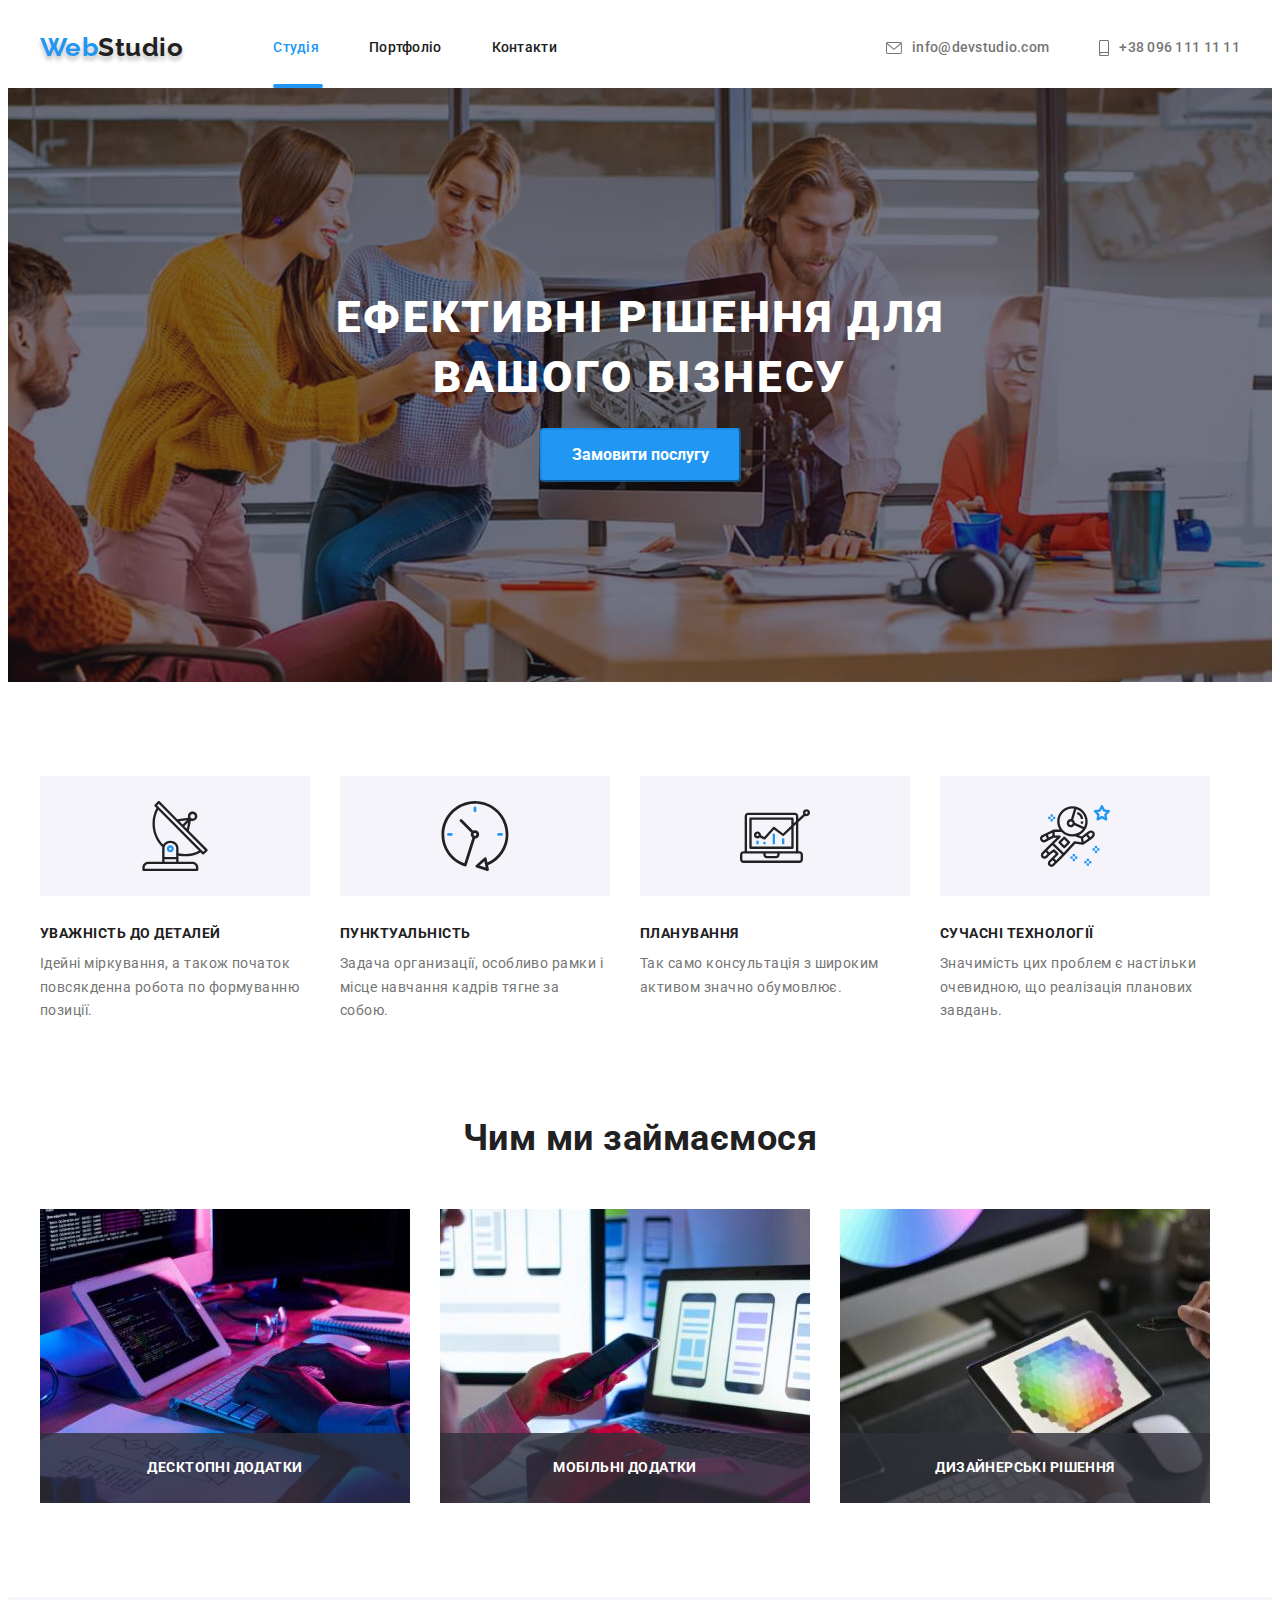
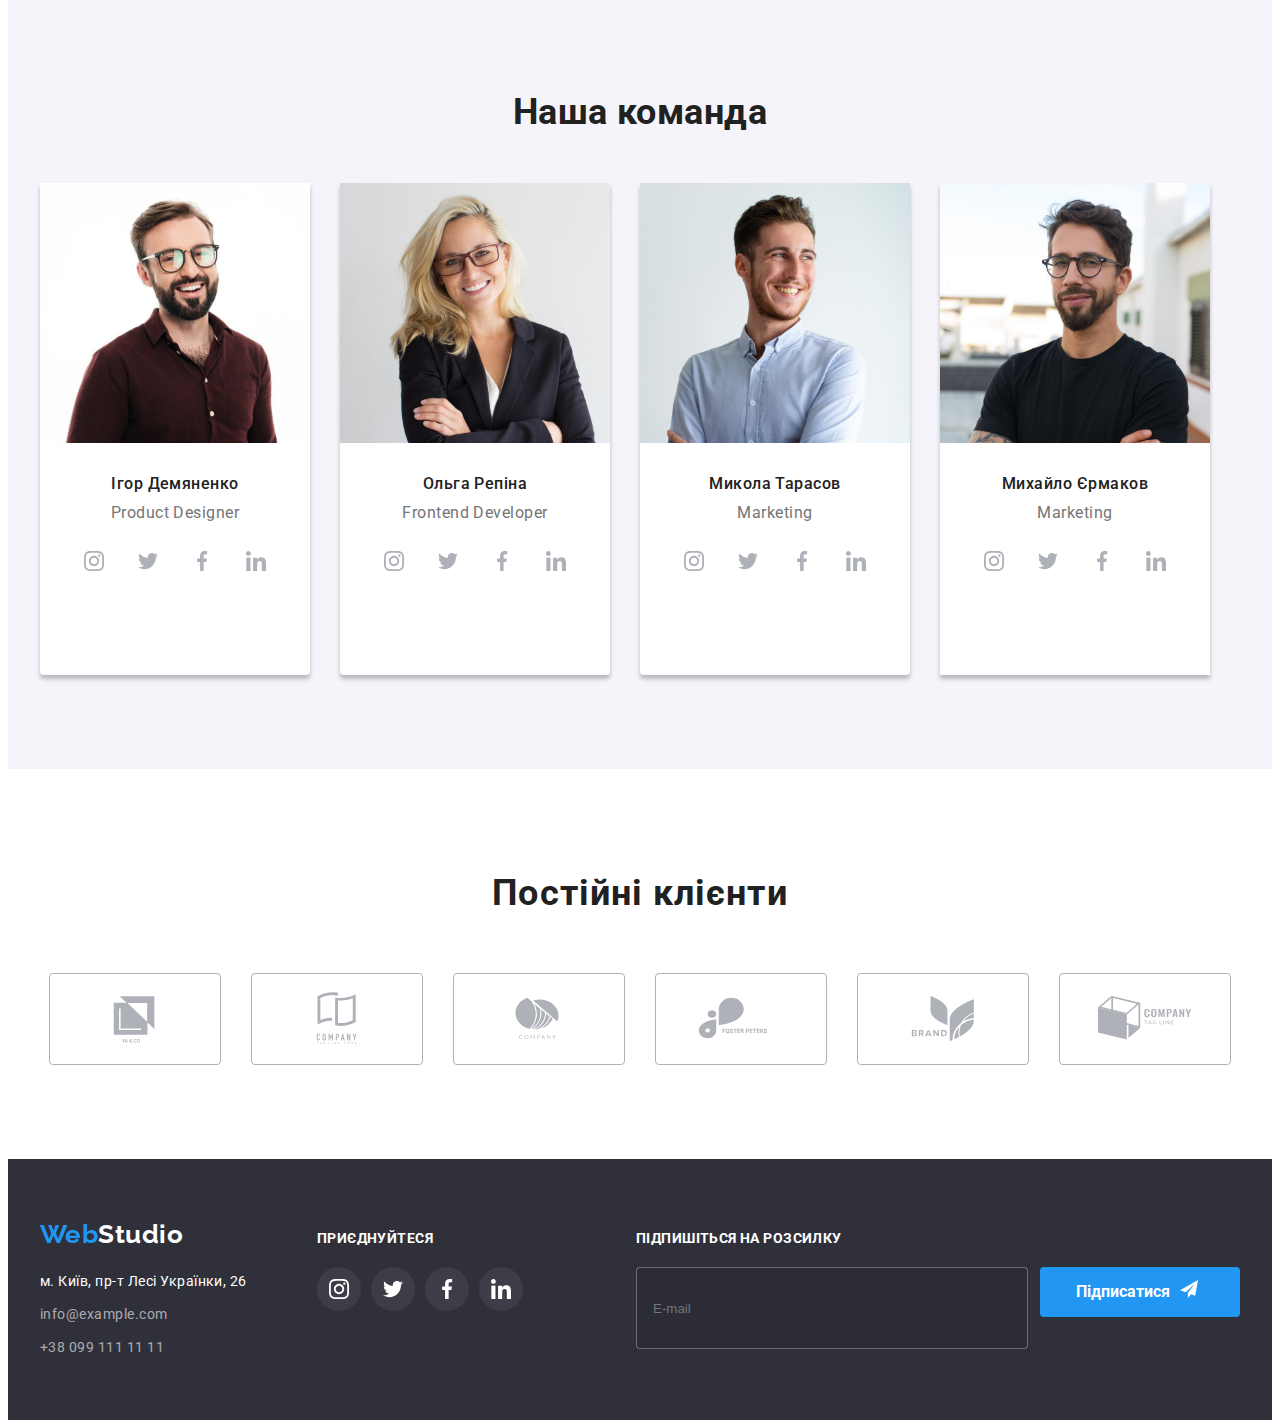
==== commit 2eb2ec16: "back to normal" ====
--- a/index.html
+++ b/index.html
@@ -13,8 +13,9 @@
   <link rel="stylesheet" href="https://cdnjs.cloudflare.com/ajax/libs/modern-normalize/1.1.0/modern-normalize.min.css"
     integrity="sha512-wpPYUAdjBVSE4KJnH1VR1HeZfpl1ub8YT/NKx4PuQ5NmX2tKuGu6U/JRp5y+Y8XG2tV+wKQpNHVUX03MfMFn9Q=="
     crossorigin="anonymous" referrerpolicy="no-referrer" />
-  <link rel="stylesheet" href="./css/main.min.css">
-
+  <link rel="stylesheet" href="./css/reset.css">
+  <link rel="stylesheet" href="./css/styles.css" />
+  <link rel="stylesheet" href="./css/modal.css" />
 </head>
 
 <body class="page">
@@ -119,7 +120,7 @@
     <section class="section works">
       <div class="container">
         <h2 class="title works__title">Чим ми займаємося</h2>
-        <ul class="works__list list">
+        <ul class="work__list list">
           <li class="works__item">
             <div class="works__thumb">
               <img class="works__img" src="images/coding.jpg" alt="Кодування" width="370" />
--- a/css/styles.css
+++ b/css/styles.css
@@ -0,0 +1,829 @@
+/* Colors 
+Main text color #212121
+Secondary text color #757575
+Background color #FFFFFF
+Active color #2196F3
+Hero color #2F303A
+OurTeam color #F5F4FA
+*/
+:root {
+  --background-color: #ffffff;
+  --maintext-color: #212121;
+  --additionaltext-color: #757575;
+  --active-color: #2196f3;
+  --focused-button: #188ce8;
+  --footer-color: #2f303a;
+  --footer-contacts-color: #ffffff99;
+  --teams-background-color: #F5F4FA;
+}
+
+body {
+  color: var(--maintext-color);
+  font-family: "Roboto", sans-serif;
+  background-color: var(--background-color);
+  letter-spacing: 0.03em;
+}
+
+img {
+  display: block;
+  max-width: 100%;
+  height: auto;
+}
+
+.visually-hidden {
+  position: absolute;
+  white-space: nowrap;
+  width: 1px;
+  height: 1px;
+  overflow: hidden;
+  border: 0;
+  padding: 0;
+  clip: rect(0 0 0 0);
+  clip-path: inset(50%);
+  margin: -1px;
+}
+
+.container {
+  width: 1200px;
+  margin-left: auto;
+  margin-right: auto;
+  padding-left: 15px;
+  padding-right: 15px;
+}
+
+.section {
+  padding-top: 94px;
+  padding-bottom: 94px;
+}
+
+.link {
+  display: block;
+  text-decoration: none;
+}
+
+.link__social {
+  display: flex;
+  align-items: center;
+  justify-content: center;
+}
+
+.list {
+  list-style: none;
+}
+
+/*--------------------- Buttons---------------------- */
+.button {
+  color: var(--background-color);
+  font-family: "Roboto", sans-serif;
+  background-color: var(--active-color);
+  cursor: pointer;
+  font-size: 16px;
+  line-height: 1.88;
+  font-weight: 700;
+  transition: color 250ms cubic-bezier(0.4, 0, 0.2, 1), text-shadow 250ms cubic-bezier(0.4, 0, 0.2, 1), background-color 250ms cubic-bezier(0.4, 0, 0.2, 1);
+}
+
+.button__inactive {
+  background-color: #f5f4fa;
+  color: var(--maintext-color);
+}
+
+.button__inactive:hover,
+.button__inactive:focus {
+  color: var(--background-color);
+  background-color: var(--active-color);
+}
+
+/* -------------------------HEADER--------------------- */
+
+.header-container {
+  display: flex;
+  align-items: center;
+}
+
+/* ----------------------------LOGO-------------------- */
+.logo {
+  color: var(--active-color);
+  font-family: "Raleway";
+  font-weight: 700;
+  font-size: 26px;
+  line-height: 1.19;
+}
+
+.logo__header {
+  margin-right: 90px;
+  text-shadow: 0px 4px 4px #00000040;
+  padding-top: 24px;
+  padding-bottom: 25px;
+}
+
+.logo__header_deco {
+  color: var(--maintext-color);
+}
+
+.logo__footer {
+  line-height: 1.19;
+}
+
+.logo__footer_deco {
+  color: var(--background-color);
+}
+
+/* -----------------NAVIGATION------------------- */
+
+.nav__items {
+  display: flex;
+}
+
+.nav__items:last-child {
+  margin-right: 0;
+}
+
+.nav__item {
+  font-weight: 500;
+  font-size: 14px;
+  line-height: 1.14;
+  letter-spacing: 0.02em;
+}
+
+.nav__item:not(:last-child) {
+  margin-right: 50px;
+}
+
+.nav__link {
+  color: var(--maintext-color);
+  padding-top: 32px;
+  padding-bottom: 32px;
+
+  transition: color 250ms cubic-bezier(0.4, 0, 0.2, 1), text-shadow 250ms cubic-bezier(0.4, 0, 0.2, 1);
+}
+
+.nav__link:focus,
+.nav__link:hover {
+  color: var(--active-color);
+  filter: drop-shadow(0px 4px 4px #00000040);
+}
+
+.nav__link_active {
+  position: relative;
+  color: var(--active-color);
+}
+
+.nav__link_active::after {
+  position: absolute;
+
+  display: block;
+  content: '';
+  bottom: 0px;
+  width: 100%;
+
+  background-color: var(--active-color);
+  border: 2px solid var(--active-color);
+  border-radius: 2px;
+}
+
+.nav__contacts {
+  display: flex;
+  align-items: center;
+  margin-left: auto;
+
+  font-weight: 500;
+  font-size: 14px;
+  line-height: 1.14;
+  letter-spacing: 0.02em;
+}
+
+.nav__contact__item {
+  display: flex;
+  align-items: center;
+}
+
+.nav__contact__item:not(:last-child) {
+  margin-right: 50px;
+}
+
+.nav__contact__link {
+  display: flex;
+  align-items: center;
+  justify-content: center;
+  padding-top: 32px;
+  padding-bottom: 32px;
+
+  color: var(--additionaltext-color);
+
+  transition: color 250ms cubic-bezier(0.4, 0, 0.2, 1), text-shadow 250ms cubic-bezier(0.4, 0, 0.2, 1);
+}
+
+.nav__svg {
+  margin-right: 10px;
+  fill: var(--additionaltext-color);
+
+  transition: fill 250ms cubic-bezier(0.4, 0, 0.2, 1)
+}
+
+.nav__contact__link:focus,
+.nav__contact__link:hover {
+  color: var(--active-color);
+}
+
+.nav__contact__link:focus .nav__svg,
+.nav__contact__link:hover .nav__svg {
+  fill: var(--active-color);
+}
+
+.contacts__place {
+  color: var(--background-color);
+  line-height: 1.71;
+}
+
+/* ----------------------FOOTER------------------------------ */
+.footer {
+  background-color: var(--footer-color);
+  padding-top: 60px;
+  padding-bottom: 60px;
+}
+
+.footer__div {
+  display: flex;
+  align-items: baseline;
+}
+
+.footer__container {
+  display: flex;
+  flex-direction: column;
+}
+
+.logo__footer {
+  display: block;
+  margin-bottom: 20px;
+}
+
+.footer__address {
+  color: var(--background-color);
+  font-weight: 400;
+  font-size: 14px;
+  line-height: 1.71;
+  font-style: normal;
+}
+
+.footer__link {
+  color: var(--footer-contacts-color);
+  font-weight: 400;
+  font-size: 14px;
+  line-height: 1.71;
+  font-style: normal;
+
+  transition: color 250ms cubic-bezier(0.4, 0, 0.2, 1), text-shadow 250ms cubic-bezier(0.4, 0, 0.2, 1);
+}
+
+.footer__link:focus,
+.footer__link:hover {
+  color: var(--active-color);
+  text-shadow: 0px 4px 4px #00000040;
+}
+
+.footer__contact:not(:last-child) {
+  margin-bottom: 9px;
+}
+
+/* ------------------------JOIN----------------------------- */
+
+.join__title {
+  font-size: 14px;
+  line-height: 1.14;
+  letter-spacing: 0.03em;
+  text-transform: uppercase;
+  color: var(--background-color);
+}
+
+.join__links {
+  margin-top: 20px;
+  display: flex;
+  align-items: center;
+  justify-content: center;
+}
+
+
+.join__container {
+  margin-left: 70px;
+}
+
+.join__item {
+  display: block;
+  height: 44px;
+  width: 44px;
+  margin-left: 10px;
+}
+
+.join__item:first-child {
+  margin-left: 0;
+}
+
+.join__link {
+  background-color: #ffffff10;
+  border-radius: 50%;
+  width: 44px;
+  height: 44px;
+
+  transition: background-color 250ms cubic-bezier(0.4, 0, 0.2, 1), text-shadow 250ms cubic-bezier(0.4, 0, 0.2, 1);
+}
+
+.join__link:hover,
+.join__link:focus {
+  background-color: var(--active-color);
+}
+
+.join__icon {
+  fill: var(--background-color);
+}
+
+/*------------------- SUBSCRIPTION------------------- */
+/* .subscription {} */
+
+.subscribe {
+  margin-left: auto;
+}
+
+.subscribe__title {
+  display: block;
+  margin-bottom: 20px;
+
+  font-weight: 700;
+  font-size: 14px;
+  line-height: 1.14;
+  letter-spacing: 0.03em;
+  text-transform: uppercase;
+  color: var(--background-color);
+}
+
+.subscribe__field {
+  display: flex;
+}
+
+.subscribe__input {
+  width: 358px;
+  height: 50px;
+  margin-right: 12px;
+  padding: 15px 16px;
+  border: 1px solid #FFFFFF4D;
+  border-radius: 4px;
+  background-color: #00000015;
+  color: var(--background-color);
+}
+
+.subscribe__button {
+  display: flex;
+  align-items: center;
+  justify-content: center;
+  padding: 10px 28px;
+  fill: var(--background-color);
+  border-radius: 4px;
+  border-color: transparent;
+  outline: transparent;
+  width: 200px;
+  height: 50px;
+  transition: background-color 250ms cubic-bezier(0.4, 0, 0.2, 1);
+}
+
+.subscribe__button:focus,
+.subscribe__button:hover {
+  background-color: var(--focused-button);
+}
+
+.button__subscribe__icon {
+  fill: var(--background-color);
+  margin-left: 10px;
+  padding: 3px 0px;
+}
+
+/*------------------------ Hero-------------------- */
+.hero {
+  background-color: #2f303a;
+}
+
+.section.hero {
+  background-image: linear-gradient(#2f303a40, #2f303a40), url('../images/hero-bg.jpg');
+  background-repeat: no-repeat;
+  background-position: center;
+  background-size: cover;
+  margin: 0 auto;
+  max-width: 1600px;
+  padding: 200px 0;
+}
+
+.container.hero {
+  background-color: transparent;
+}
+
+.hero__title {
+  margin-left: auto;
+  margin-right: auto;
+
+  width: 700px;
+  color: var(--background-color);
+  font-weight: 900;
+  font-size: 44px;
+  line-height: 1.36;
+  text-align: center;
+  letter-spacing: 0.06em;
+  text-transform: uppercase;
+  margin-bottom: 20px;
+}
+
+.hero__button {
+  display: block;
+  margin-left: auto;
+  margin-right: auto;
+  padding: 10px 30px;
+
+  line-height: 1.875;
+  min-width: 200px;
+  min-height: 50px;
+  border-radius: 4px;
+  border-width: 2px;
+  border-color: var(--focused-button);
+  box-shadow: 0px 4px 4px 0px #00000026;
+
+  transition: background-color 250ms cubic-bezier(0.4, 0, 0.2, 1);
+}
+
+.hero__button:focus,
+.hero__button:hover {
+  background-color: var(--focused-button);
+}
+
+/* QUALITIES */
+.quality__title {
+  font-weight: 700;
+  font-size: 14px;
+  line-height: 1.14;
+  text-transform: uppercase;
+}
+
+.qualities-list {
+  display: flex;
+}
+
+.quality {
+  width: 270px;
+}
+
+.quality:not(:last-child) {
+  margin-right: 30px;
+}
+
+.quality__icon-container {
+  margin-bottom: 30px;
+  display: flex;
+  align-items: center;
+  justify-content: center;
+  min-width: 270px;
+  height: 120px;
+  background-color: var(--teams-background-color);
+}
+
+.quality__title {
+  margin-bottom: 10px;
+}
+
+.quality__descr {
+  color: var(--additionaltext-color);
+  font-weight: 400;
+  font-size: 14px;
+  line-height: 1.71;
+}
+
+/* -------------------WORKS------------------ */
+.works {
+  padding-top: 0;
+}
+
+.works__title {
+  font-weight: 700;
+  font-size: 36px;
+  line-height: 1.167;
+  text-align: center;
+  margin-bottom: 50px;
+}
+
+.work__list {
+  display: flex;
+}
+
+.works__item:not(:last-child) {
+  width: 370px;
+  margin-right: 30px;
+}
+
+.works__thumb {
+  position: relative;
+
+  display: flex;
+  justify-content: center;
+  text-align: center;
+}
+
+.works__desc {
+  position: absolute;
+  bottom: 0;
+
+  display: flex;
+  justify-content: center;
+  align-items: center;
+
+  background-color: #2F303ACC;
+  width: 370px;
+  height: 70px;
+  font-weight: 700;
+  font-size: 14px;
+  line-height: 1.14;
+  letter-spacing: 0.03em;
+  text-transform: uppercase;
+  color: #FFFFFF;
+}
+
+/* -----------------------TEAM--------------------------- */
+.team {
+  background-color: var(--teams-background-color);
+}
+
+.team-member {
+  background-color: var(--background-color);
+  box-shadow: 0px 4px 4px 0px #00000040;
+}
+
+.team__title {
+  font-weight: 700;
+  font-size: 36px;
+  line-height: 1.167;
+  text-align: center;
+  margin-bottom: 50px;
+}
+
+.team-member:not(:last-child) {
+  margin-right: 30px;
+  border-bottom-right-radius: 4px;
+  border-bottom-left-radius: 4px;
+}
+
+.team__list {
+  display: flex;
+}
+
+.team-member__container {
+  min-height: 168px;
+  padding-top: 32px;
+  padding-bottom: 32px;
+  padding-left: 32px;
+  padding-right: 32px;
+}
+
+
+.team-member__name {
+  font-weight: 500;
+  font-size: 16px;
+  text-align: center;
+  line-height: 1.185;
+  margin-bottom: 10px;
+}
+
+.team-member__job {
+  color: var(--additionaltext-color);
+  font-weight: 400;
+  font-size: 16px;
+  text-align: center;
+  line-height: 1.185;
+  margin-bottom: 16px;
+}
+
+.team__image {
+  display: block;
+}
+
+.team-member__link {
+  width: 44px;
+  height: 44px;
+  display: flex;
+  align-items: center;
+  justify-content: center;
+  border-radius: 50%;
+
+  transition: background-color 250ms cubic-bezier(0.4, 0, 0.2, 1);
+}
+
+.team-member__svg {
+  fill: #AFB1B8;
+  transition: fill 250ms cubic-bezier(0.4, 0, 0.2, 1)
+}
+
+.team-member__contact:hover .team-member__svg,
+.team-member__contact:focus .team-member__svg {
+  fill: var(--background-color);
+}
+
+.team-member__link:hover,
+.team-member__link:focus {
+  background-color: var(--active-color);
+}
+
+.team-member__link:hover .team-member__svg,
+.team-member__link:focus .team-member__svg {
+  fill: var(--background-color);
+}
+
+.team-member__contacts {
+  display: flex;
+  align-items: center;
+  justify-content: center;
+}
+
+.team-member__contact {
+  border-radius: 50%;
+  margin-left: 10px;
+
+  transition: color 250ms cubic-bezier(0.4, 0, 0.2, 1), box-shadow 250ms cubic-bezier(0.4, 0, 0.2, 1), background-color 250ms cubic-bezier(0.4, 0, 0.2, 1);
+}
+
+.team-member__contact:first-child {
+  margin-left: 0px;
+}
+
+/* ---------------------------------CLIENTS------------------------ */
+
+.clients__title {
+  font-size: 36px;
+  line-height: 1.667;
+  text-align: center;
+  letter-spacing: 0.03em;
+  color: var(--maintext-color);
+  margin-bottom: 50px;
+}
+
+.partners__list {
+  display: flex;
+  justify-content: center;
+  align-items: center;
+}
+
+.clients__item {
+  display: flex;
+  align-items: center;
+  justify-content: center;
+  margin-left: 30px;
+}
+
+
+
+.clients__item:first-child {
+  margin-left: 0;
+}
+
+.client__icon {
+  fill: #AFB1B8;
+
+  transition: fill 250ms cubic-bezier(0.4, 0, 0.2, 1);
+}
+
+.client__link {
+  width: 170px;
+  height: 90px;
+  border: 1px solid #AFB1B8;
+  border-radius: 4px;
+  outline: transparent;
+
+  color: var(--active-color);
+
+  transition: border-color 250ms cubic-bezier(0.4, 0, 0.2, 1);
+}
+
+.client__link:hover .client__icon,
+.client__link:focus .client__icon {
+  fill: var(--active-color);
+}
+
+.client__link:hover,
+.client__link:focus {
+  fill: inherit;
+  border-color: var(--active-color);
+}
+
+/* -----------------------CARDS------------------------------ */
+.cards__page {
+  border-top: #ECECEC 1px solid;
+}
+
+.portfolio__buttons {
+  display: flex;
+  justify-content: center;
+  align-items: center;
+  margin-bottom: 50px;
+}
+
+.portfolio__buttons:not(:last-child) {
+  margin-right: 8px;
+}
+
+.portfolio-button__item:not(:last-child) {
+  margin-right: 8px;
+}
+
+.portfolio__button {
+  border-radius: 4px;
+  border-color: transparent;
+  min-height: 38px;
+  min-width: 72px;
+  padding: 6px 22px;
+
+  transition: color 250ms cubic-bezier(0.4, 0, 0.2, 1), text-shadow 250ms cubic-bezier(0.4, 0, 0.2, 1), background-color 250ms cubic-bezier(0.4, 0, 0.2, 1);
+}
+
+.portfolio__button:not(:last-child) {
+  margin-right: 8px;
+}
+
+.portfolio__button:focus,
+.portfolio__button:hover {
+  box-shadow: 0px 4px 4px 0px #00000040;
+}
+
+.cards {
+  display: flex;
+  flex-wrap: wrap;
+}
+
+.card {
+  background-color: var(--background-color);
+  margin-bottom: 30px;
+}
+
+.card:nth-last-child(-n + 3) {
+  margin-bottom: 0;
+}
+
+.card__link {
+  transition: box-shadow 250ms cubic-bezier(0.4, 0, 0.2, 1);
+}
+
+.card__link:hover,
+.card__link:focus {
+  box-shadow: 0px 4px 4px 0px #00000040;
+}
+
+.card:not(:nth-child(3n)) {
+  margin-right: 30px;
+}
+
+.card__container {
+  padding: 20px 24px;
+  border: #EEEEEE 1px solid;
+}
+
+.card__thumb {
+  position: relative;
+  overflow: hidden;
+}
+
+.card__overlay {
+  position: absolute;
+  top: 0;
+  left: 0;
+  display: flex;
+  justify-content: center;
+  align-items: center;
+  padding: 63px 24px;
+  width: 100%;
+  height: 100%;
+  background-color: #2196F3E5;
+  font-weight: 400;
+  font-size: 18px;
+  line-height: 1.56;
+  letter-spacing: 0.03em;
+  color: #FFFFFF;
+
+  transform: translateY(101%);
+  transition: transform 250ms cubic-bezier(0.4, 0, 0.2, 1);
+}
+
+.card__link:hover .card__overlay,
+.card__link:focus .card__overlay {
+  transform: translateY(0%);
+}
+
+.card__img {
+  background-color: var(--background-color);
+}
+
+.card__title {
+  color: var(--maintext-color);
+  font-weight: 700;
+  font-size: 18px;
+  line-height: 2;
+  letter-spacing: 0.06em;
+}
+
+.card__descr {
+  color: var(--additionaltext-color);
+  font-weight: 400;
+  font-size: 16px;
+  line-height: 1.88;
+}--- a/css/modal.css
+++ b/css/modal.css
@@ -0,0 +1,246 @@
+.backdrop {
+    position: fixed;
+    top: 0;
+    left: 0;
+    width: 100%;
+    height: 100%;
+    background-color: #00000033;
+    opacity: 1;
+
+    transition: opacity 250ms cubic-bezier(0.4, 0, 0.2, 1), visibility 250ms cubic-bezier(0.4, 0, 0.2, 1);
+}
+
+.backdrop.is-hidden {
+    opacity: 0;
+    pointer-events: none;
+    visibility: hidden;
+}
+
+.backdrop.is-hidden .modal__window {
+    transform: translate(-50%, -50%) scale(1.5);
+}
+
+.modal__window {
+    transition: transform 250ms cubic-bezier(0.4, 0, 0.2, 1);
+    position: absolute;
+    top: 50%;
+    left: 50%;
+
+    padding: 40px;
+
+    transform: translate(-50%, -50%) scale(1);
+
+
+    height: 581px;
+    width: 528px;
+    background-color: #fff;
+}
+
+.modal__close {
+    position: absolute;
+    display: flex;
+    align-items: center;
+    justify-content: center;
+    top: 8px;
+    right: 8px;
+    width: 30px;
+    height: 30px;
+    border-radius: 50%;
+    border-color: #0000001A;
+    background-color: #ffffff;
+
+
+}
+
+.close__button {
+    fill: #000000;
+    transition: fill 250ms cubic-bezier(0.4, 0, 0.2, 1);
+}
+
+
+.modal__close:hover .close__button {
+    fill: #2196F3;
+}
+
+
+.modal__title {
+    font-style: normal;
+    font-weight: 700;
+    font-size: 20px;
+    line-height: 1.15;
+    text-align: center;
+    letter-spacing: 0.03em;
+
+    color: #212121;
+}
+
+.form {}
+
+.form__item {
+    position: relative;
+
+    display: flex;
+    flex-direction: column;
+
+}
+
+.form__item:not(:first-child) {
+    margin-top: 10px;
+}
+
+.form__item:first-of-type {
+    margin-top: 12px;
+}
+
+.form__contact {
+    position: relative;
+}
+
+.form__label {
+    font-size: 12px;
+    line-height: 1.67;
+    letter-spacing: 0.01em;
+    color: #757575;
+}
+
+.form__input {
+    display: block;
+    border: 1px solid rgba(33, 33, 33, 0.2);
+    border-radius: 4px;
+    width: 448px;
+    height: 40px;
+    padding-left: 40px;
+
+    transition: border-color 250ms cubic-bezier(0.4, 0, 0.2, 1);
+}
+
+.form__input:focus-within {
+    border-color: #188ce8;
+}
+
+.form__input:focus,
+.form__icon:hover {
+    outline: transparent;
+}
+
+.form__icon {
+    position: absolute;
+    margin-left: 12px;
+    top: 65%;
+    transform: translateY(-50%);
+    fill: #212121;
+    transition: fill 250ms cubic-bezier(0.4, 0, 0.2, 1);
+}
+
+.form__item:focus-within .form__icon {
+    fill: #188ce8;
+}
+
+.form__comment__area {
+    padding: 16px 12px;
+    height: 120px;
+    border: 1px solid rgba(33, 33, 33, 0.2);
+    border-radius: 4px;
+    resize: none;
+    transition: border-color 250ms cubic-bezier(0.4, 0, 0.2, 1);
+}
+
+.form__comment__area:focus-within {
+    border-color: #188ce8;
+}
+
+.form__comment__area:focus,
+.form__comment__area:hover {
+    outline: transparent;
+}
+
+/* -------------------------------CHECKBOX------------------- */
+
+.form__checkbox {
+    position: relative;
+
+    display: flex;
+    justify-content: center;
+    align-items: center;
+    margin-top: 20px;
+    text-align: center;
+}
+
+.form__checkbox__input {
+    font-size: 14px;
+    line-height: 1.71;
+    letter-spacing: 0.03em;
+    color: #757575;
+    outline: none;
+}
+
+.form__checkbox__label {
+    position: relative;
+    margin-left: 8px;
+    font-weight: 400;
+    font-size: 14px;
+    line-height: 1.46;
+    letter-spacing: 00.03em;
+}
+
+.form__checkbox__label::before {
+    position: absolute;
+    display: inline-block;
+    content: " ";
+    background-image: url(" data:image/svg+xml, %3Csvg xmlns='http://www.w3.org/2000/svg' id='check-box' viewBox='0 0 34 32' %3E%3Cpath style='fill:%23ffffff' stroke-linejoin='miter' stroke-linecap='butt' stroke-miterlimit='4' stroke-width='0.64' d='M6.262 15.206l-0.221-0.211-0.221 0.208-3.085 2.925 0.243 0.234 11.408 10.88 0.221-0.211 24.256-23.139-0.243-0.23-3.043-2.902-0.221 0.211-20.97 19.987-8.125-7.75z' %3E%3C/path%3E%3C/svg%3E");
+    height: 16px;
+    width: 15px;
+    border-radius: 30%;
+    border: 2px solid #2a2a2a;
+    text-align: center;
+    margin-right: 8px;
+    background-color: transparent;
+    outline: transparent;
+    fill: transparent;
+    transform: translateX(-20px);
+    transition: border-color 250ms cubic-bezier(0.4, 0, 0.2, 1), background-color 250ms cubic-bezier(0.4, 0, 0.2, 1), border-color 250ms cubic-bezier(0.4, 0, 0.2, 1);
+}
+
+.form__checkbox__label:hover::before,
+.form__checkbox__input:focus~.form__checkbox__label::before {
+    outline: 2px green solid;
+}
+
+.form__checkbox__input:checked~.form__checkbox__label::before {
+    background-color: #188ce8;
+    border-color: #188ce8;
+}
+
+
+.agreement-link {
+    color: #2196F3;
+    text-decoration: underline;
+}
+
+.form__button {
+    margin: 0 auto;
+    width: 200px;
+    height: 50px;
+}
+
+.form__button {
+    display: block;
+    margin: 0 auto;
+    margin-top: 30px;
+    padding: 10px 30px;
+    line-height: 1.875;
+
+    min-width: 200px;
+    min-height: 50px;
+    border-radius: 4px;
+    border-width: 2px;
+    border-color: #188ce8;
+    box-shadow: 0px 4px 4px 0px #00000025;
+
+    transition: background-color 250ms cubic-bezier(0.4, 0, 0.2, 1);
+}
+
+.form__button:focus,
+.form__button:hover {
+    background-color: #188ce8;
+}